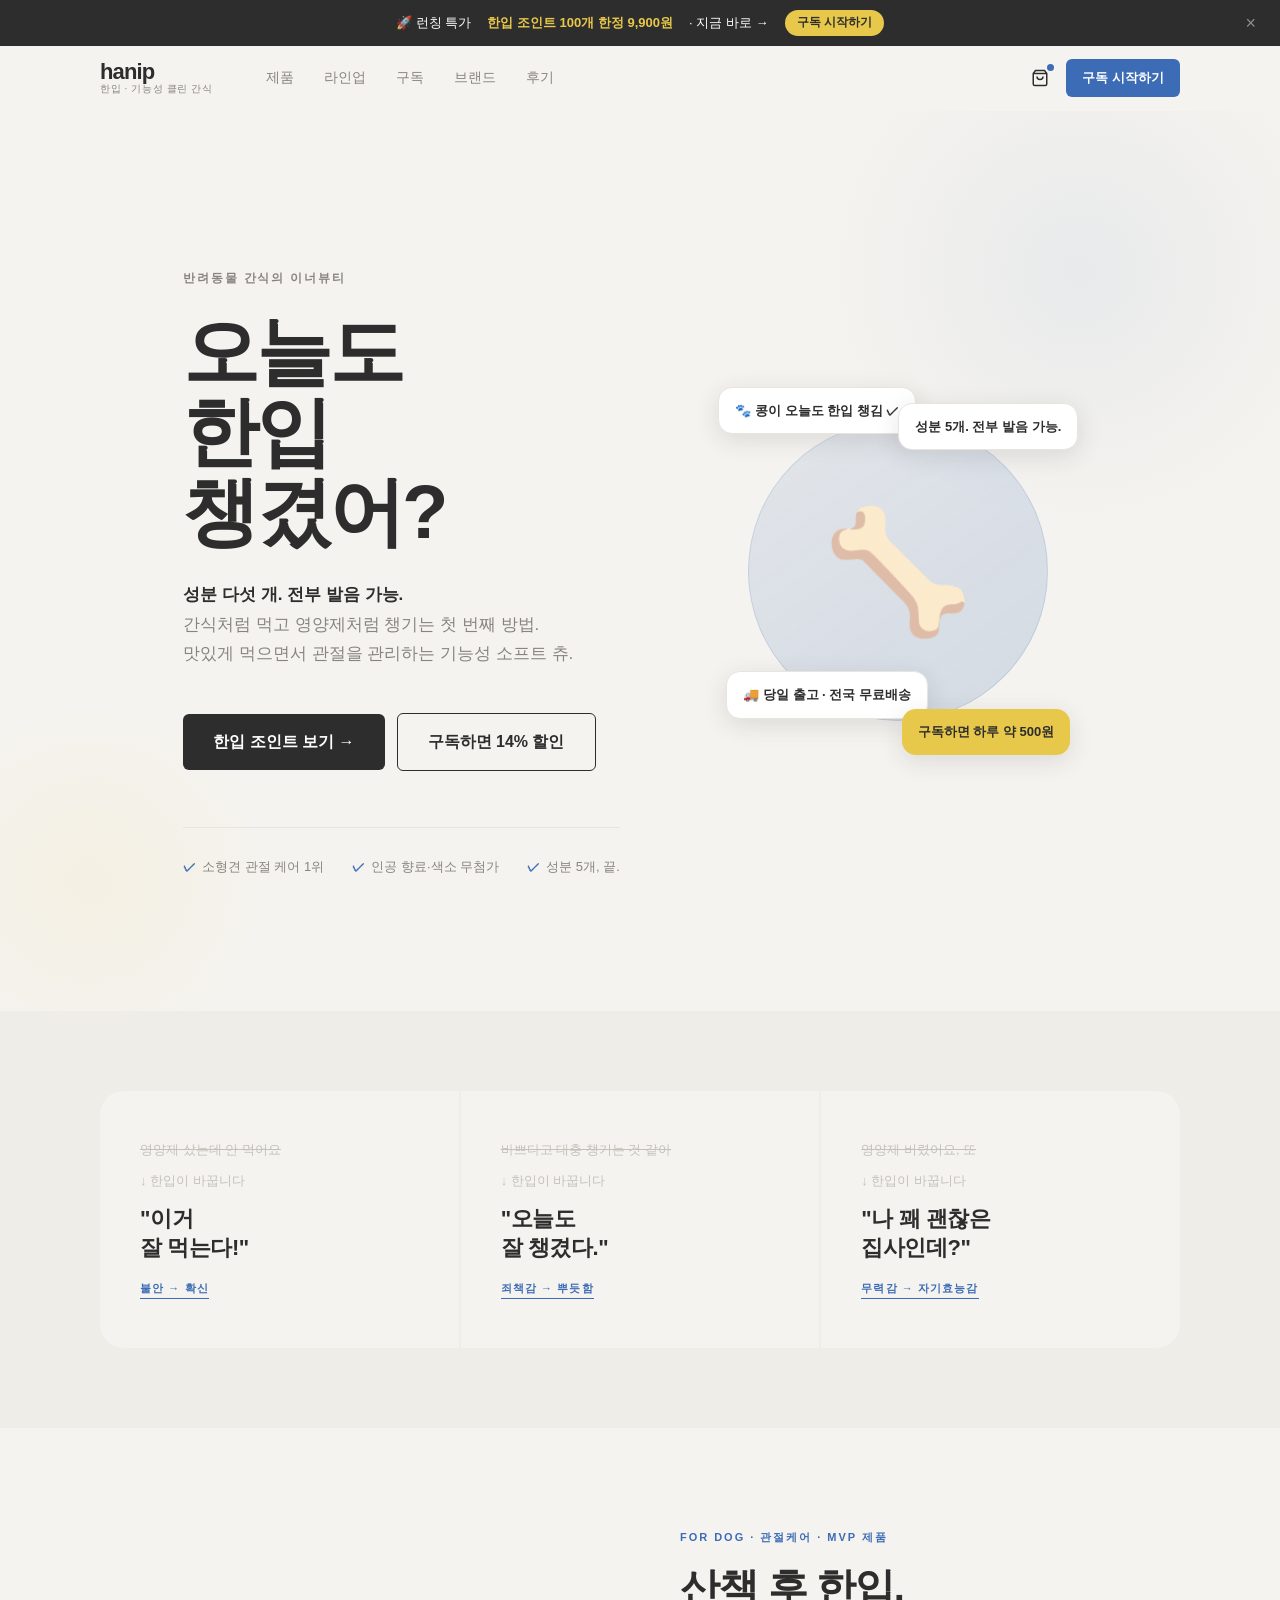
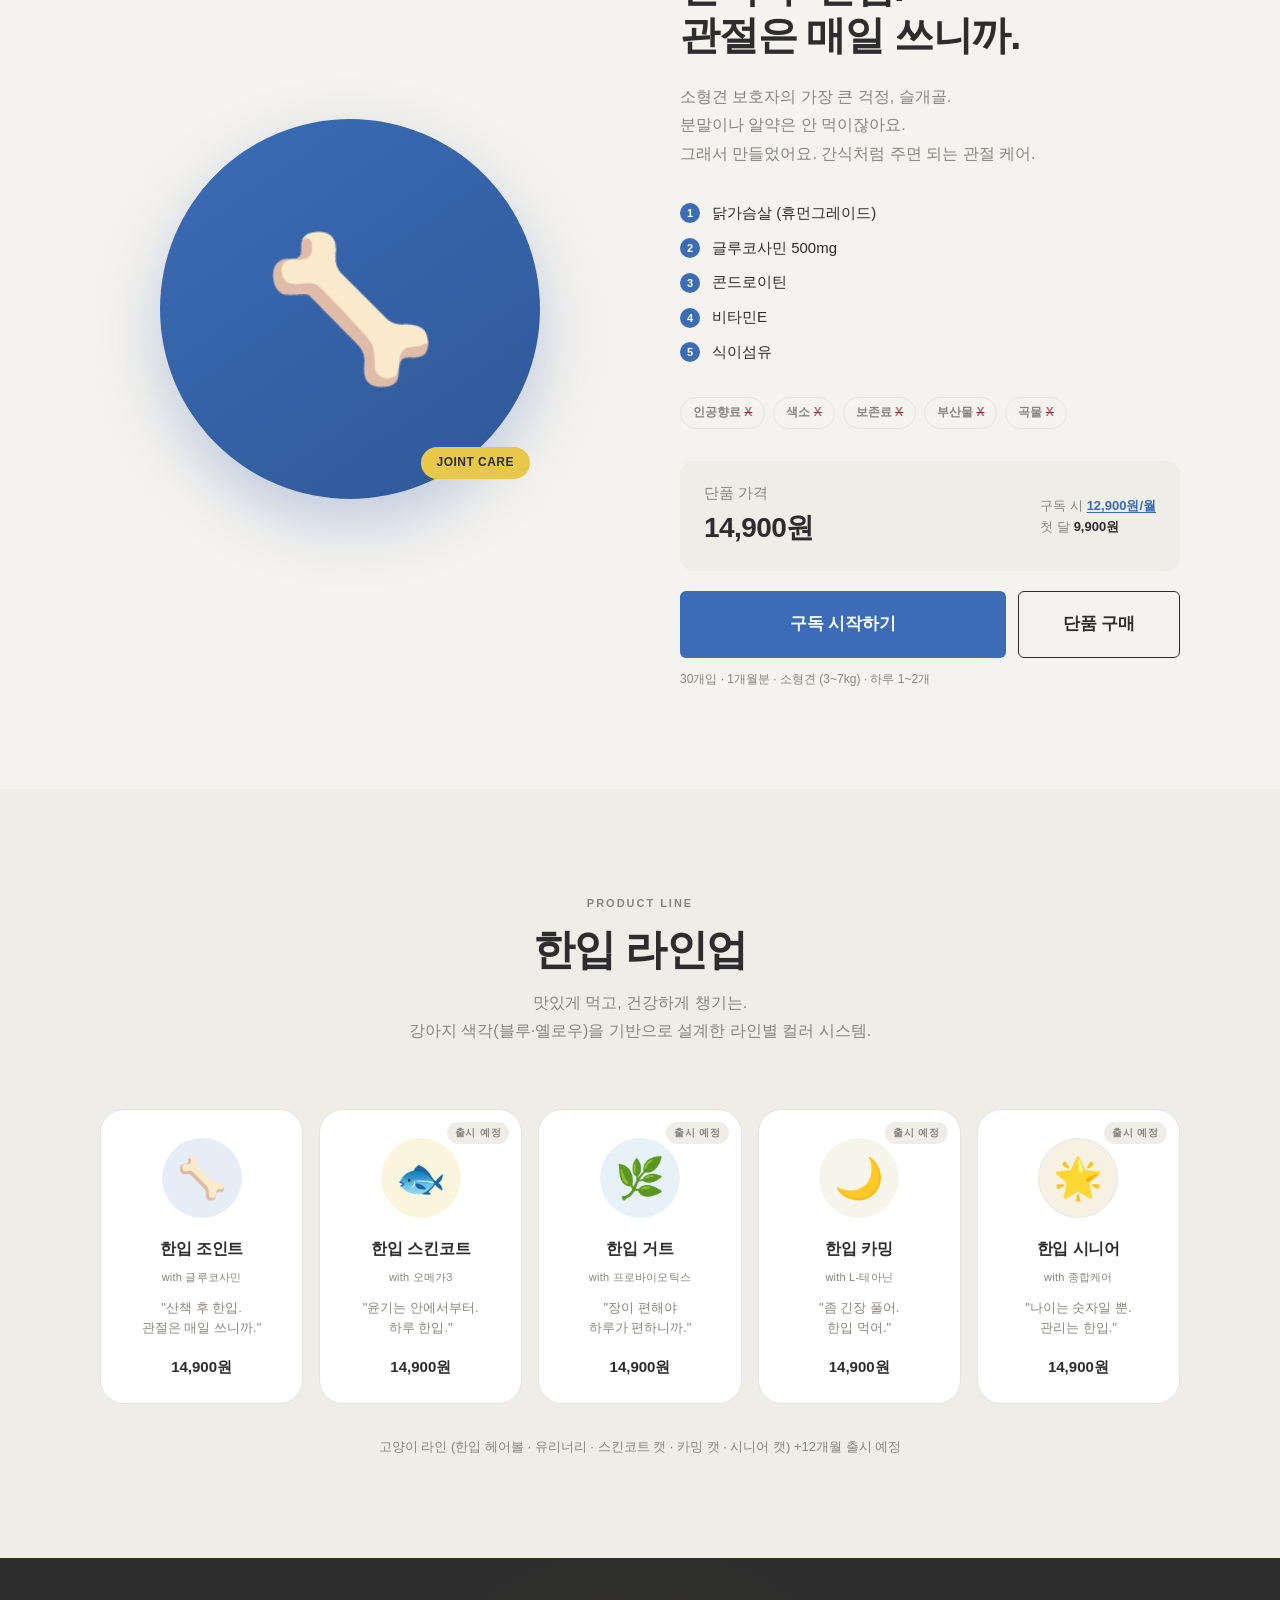
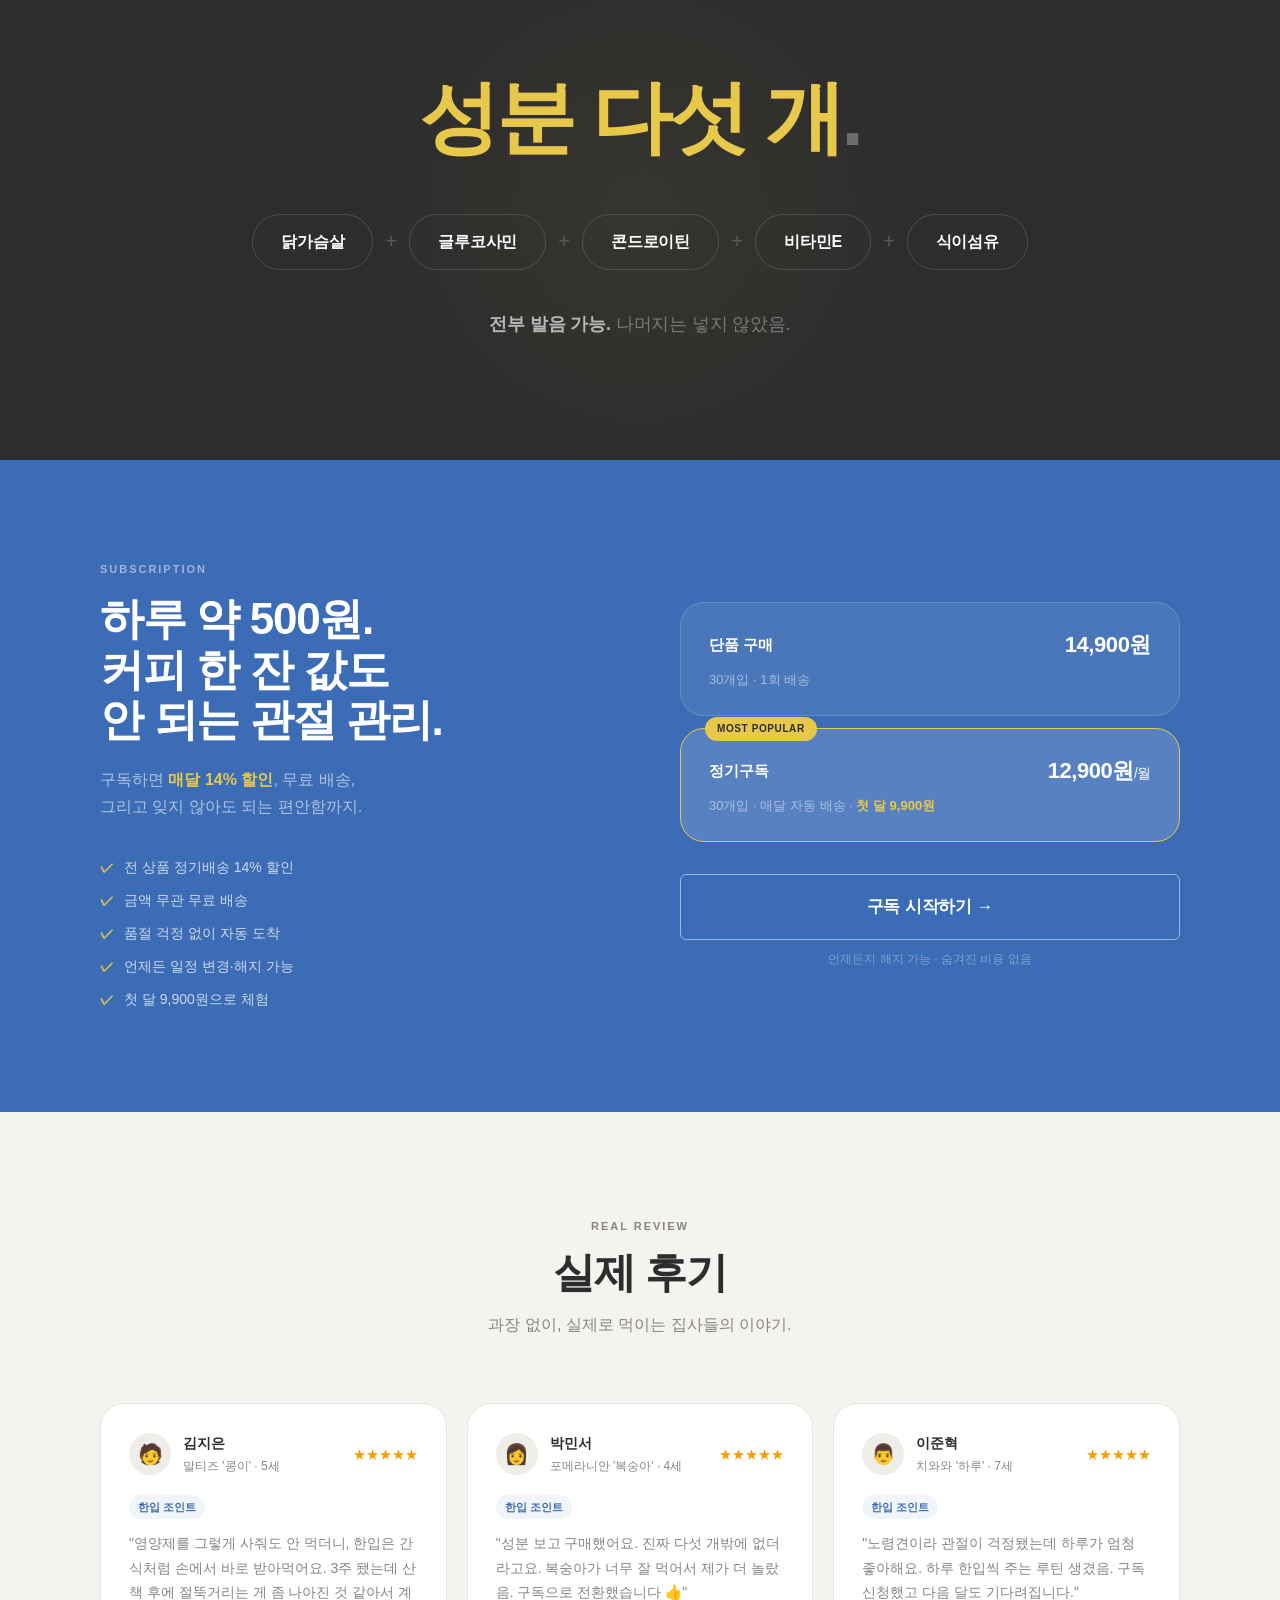
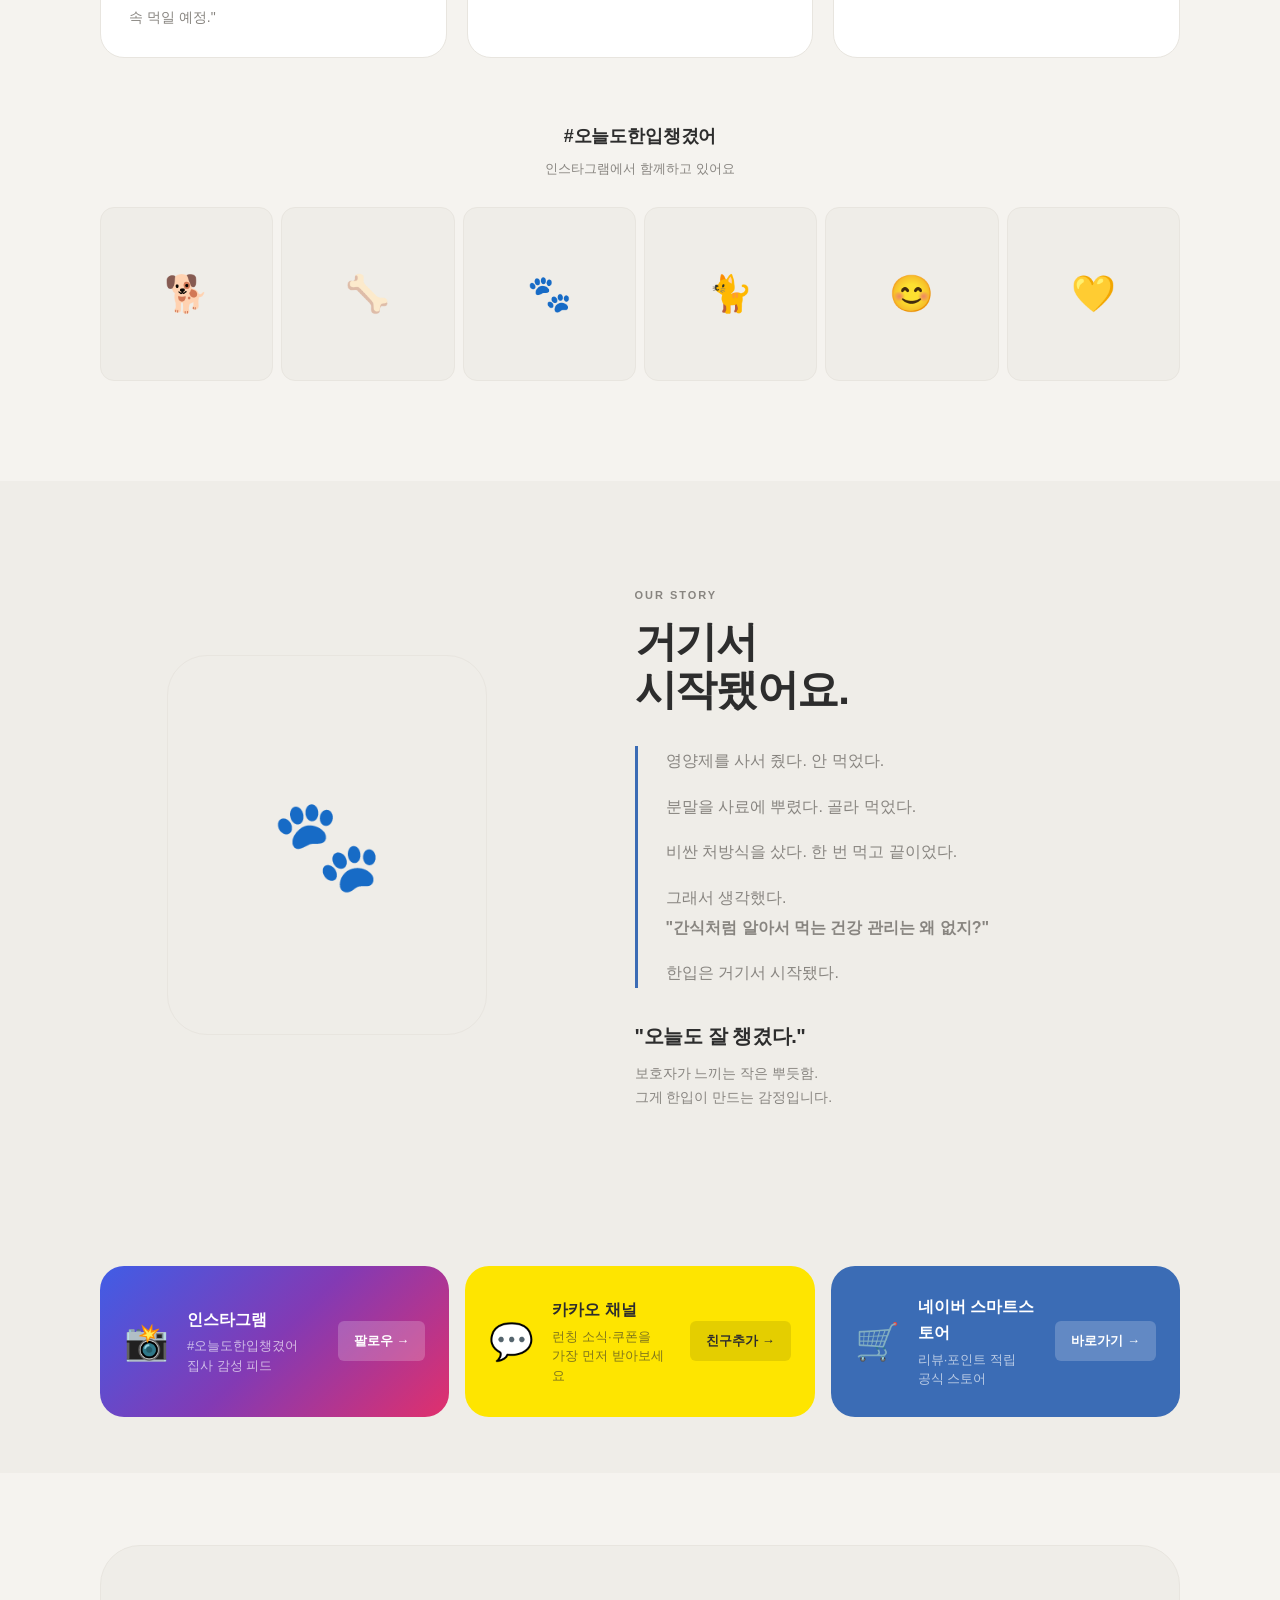
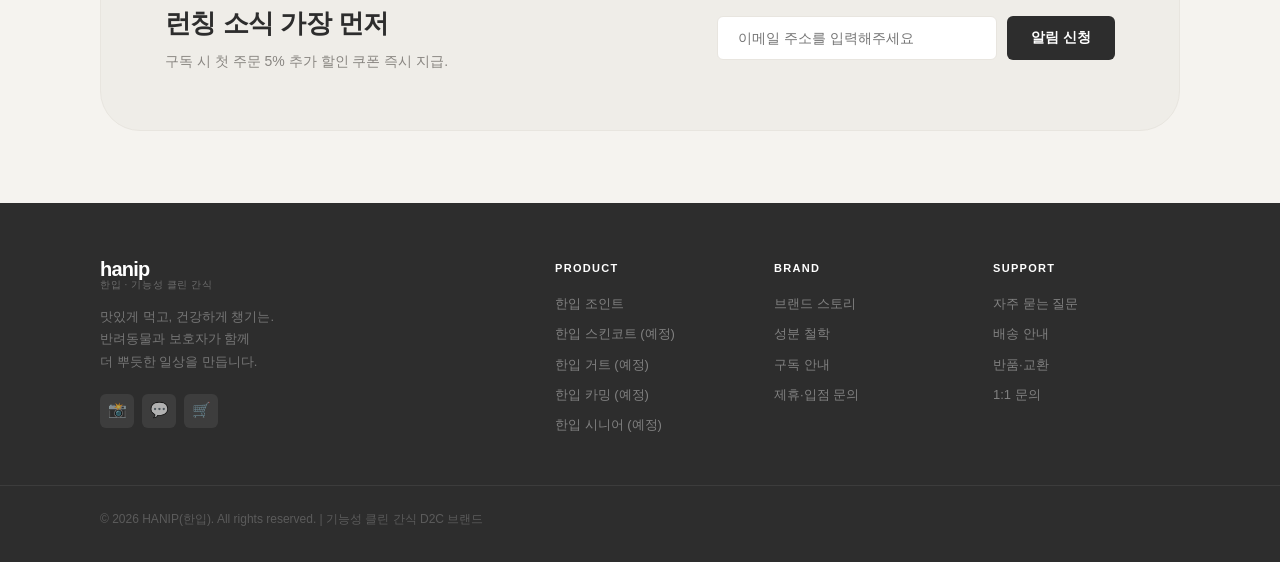
==== index-v4.html @ cc8960c6 "Initialize brand-website project with PAWZ v1-v3 and HANIP v4 - v1: basic pet shopping mall (index.h" ====
<!DOCTYPE html>
<html lang="ko">
<head>
  <meta charset="UTF-8" />
  <meta name="viewport" content="width=device-width, initial-scale=1.0" />
  <meta name="description" content="한입(HANIP) — 기능성 클린 간식 브랜드. 성분 다섯 개. 전부 발음 가능. 간식처럼 먹고 영양제처럼 챙기는 첫 번째 방법." />
  <title>한입 HANIP — 오늘도 한입 챙겼어?</title>
  <link rel="stylesheet" href="style-v4.css" />
</head>
<body>

  <!-- ① 런칭 탑바 -->
  <div class="launch-topbar" id="launchTopbar">
    <div class="launch-topbar-inner">
      <span>🚀 런칭 특가</span>
      <strong>한입 조인트 100개 한정 9,900원</strong>
      <span>· 지금 바로 →</span>
      <a class="launch-topbar-cta" href="#subscribe">구독 시작하기</a>
    </div>
    <button class="launch-topbar-close" id="topbarClose" aria-label="닫기">×</button>
  </div>

  <!-- ② 헤더 -->
  <header class="header" id="header">
    <div class="container header-inner">
      <a href="#" class="logo">
        <span class="logo-en">hanip</span>
        <span class="logo-kr">한입 · 기능성 클린 간식</span>
      </a>
      <nav class="nav" id="mainNav">
        <a href="#products" class="nav-link">제품</a>
        <a href="#lineup"   class="nav-link">라인업</a>
        <a href="#subscribe" class="nav-link">구독</a>
        <a href="#story"    class="nav-link">브랜드</a>
        <a href="#review"   class="nav-link">후기</a>
      </nav>
      <div class="header-actions">
        <a href="#" class="header-cart" aria-label="장바구니">
          <svg viewBox="0 0 24 24" fill="none" stroke="currentColor" stroke-width="2">
            <path d="M6 2 3 6v14a2 2 0 0 0 2 2h14a2 2 0 0 0 2-2V6l-3-4z"/>
            <line x1="3" y1="6" x2="21" y2="6"/>
            <path d="M16 10a4 4 0 0 1-8 0"/>
          </svg>
          <span class="cart-dot"></span>
        </a>
        <a href="#subscribe" class="btn btn-sm btn-primary">구독 시작하기</a>
      </div>
      <button class="mobile-menu-btn" id="mobileMenuBtn" aria-label="메뉴" aria-expanded="false">
        <span></span><span></span><span></span>
      </button>
    </div>
  </header>

  <!-- ③ 히어로 -->
  <section class="hero">
    <div class="container hero-inner">
      <div class="hero-text">
        <p class="hero-eyebrow">반려동물 간식의 이너뷰티</p>
        <h1 class="hero-title">
          오늘도<br>
          한입<br>
          챙겼어?
        </h1>
        <p class="hero-sub">
          <strong>성분 다섯 개. 전부 발음 가능.</strong><br>
          간식처럼 먹고 영양제처럼 챙기는 첫 번째 방법.<br>
          맛있게 먹으면서 관절을 관리하는 기능성 소프트 츄.
        </p>
        <div class="hero-actions">
          <a href="#products" class="btn btn-lg btn-dark">한입 조인트 보기 →</a>
          <a href="#subscribe" class="btn btn-lg btn-outline">구독하면 14% 할인</a>
        </div>
        <div class="hero-trust">
          <span class="hero-trust-item">소형견 관절 케어 1위</span>
          <span class="hero-trust-item">인공 향료·색소 무첨가</span>
          <span class="hero-trust-item">성분 5개, 끝.</span>
        </div>
      </div>

      <div class="hero-visual">
        <div class="hero-product-wrap">
          <div class="hero-product-circle">🦴</div>
          <div class="hero-float hf-1">🐾 콩이 오늘도 한입 챙김 ✓</div>
          <div class="hero-float hf-2">성분 5개. 전부 발음 가능.</div>
          <div class="hero-float hf-3">🚚 당일 출고 · 전국 무료배송</div>
          <div class="hero-float hf-4">구독하면 하루 약 500원</div>
        </div>
      </div>
    </div>
  </section>

  <!-- ④ 고객 감정 여정 -->
  <div class="emotion-section">
    <div class="container">
      <div class="emotion-grid">
        <div class="emotion-item fade-up">
          <p class="emotion-before">영양제 샀는데 안 먹어요</p>
          <p class="emotion-arrow">↓ 한입이 바꿉니다</p>
          <p class="emotion-after">"이거<br>잘 먹는다!"</p>
          <span class="emotion-tag">불안 → 확신</span>
        </div>
        <div class="emotion-item fade-up" style="transition-delay:0.1s">
          <p class="emotion-before">바쁘다고 대충 챙기는 것 같아</p>
          <p class="emotion-arrow">↓ 한입이 바꿉니다</p>
          <p class="emotion-after">"오늘도<br>잘 챙겼다."</p>
          <span class="emotion-tag">죄책감 → 뿌듯함</span>
        </div>
        <div class="emotion-item fade-up" style="transition-delay:0.2s">
          <p class="emotion-before">영양제 버렸어요, 또</p>
          <p class="emotion-arrow">↓ 한입이 바꿉니다</p>
          <p class="emotion-after">"나 꽤 괜찮은<br>집사인데?"</p>
          <span class="emotion-tag">무력감 → 자기효능감</span>
        </div>
      </div>
    </div>
  </div>

  <!-- ⑤ MVP 제품 — 한입 조인트 -->
  <section class="section" id="products">
    <div class="container mvp-inner">
      <div class="mvp-visual">
        <div class="mvp-circle">
          🦴
          <span class="mvp-line-badge">JOINT CARE</span>
        </div>
      </div>

      <div class="mvp-info">
        <p class="mvp-eyebrow">FOR DOG · 관절케어 · MVP 제품</p>
        <h2 class="mvp-title">
          산책 후 한입.<br>
          관절은 매일 쓰니까.
        </h2>
        <p class="mvp-desc">
          소형견 보호자의 가장 큰 걱정, 슬개골.<br>
          분말이나 알약은 안 먹이잖아요.<br>
          그래서 만들었어요. 간식처럼 주면 되는 관절 케어.
        </p>

        <div class="ingredient-list">
          <div style="display:flex;align-items:center;gap:12px;font-size:15px;font-weight:500;">
            <span class="ingredient-num">1</span>닭가슴살 (휴먼그레이드)
          </div>
          <div style="display:flex;align-items:center;gap:12px;font-size:15px;font-weight:500;">
            <span class="ingredient-num">2</span>글루코사민 500mg
          </div>
          <div style="display:flex;align-items:center;gap:12px;font-size:15px;font-weight:500;">
            <span class="ingredient-num">3</span>콘드로이틴
          </div>
          <div style="display:flex;align-items:center;gap:12px;font-size:15px;font-weight:500;">
            <span class="ingredient-num">4</span>비타민E
          </div>
          <div style="display:flex;align-items:center;gap:12px;font-size:15px;font-weight:500;">
            <span class="ingredient-num">5</span>식이섬유
          </div>
        </div>

        <div class="no-add-badges">
          <span class="no-add-badge">인공향료 <s>X</s></span>
          <span class="no-add-badge">색소 <s>X</s></span>
          <span class="no-add-badge">보존료 <s>X</s></span>
          <span class="no-add-badge">부산물 <s>X</s></span>
          <span class="no-add-badge">곡물 <s>X</s></span>
        </div>

        <div class="mvp-price-row">
          <div>
            <p class="mvp-price-single">단품 가격</p>
            <p class="mvp-price-main">14,900원</p>
          </div>
          <p class="mvp-price-sub">
            구독 시 <a href="#subscribe">12,900원/월</a><br>
            첫 달 <strong style="color:var(--hb)">9,900원</strong>
          </p>
        </div>

        <div style="display:flex;gap:12px;">
          <a href="#subscribe" class="btn btn-xl btn-primary" style="flex:1;justify-content:center;">구독 시작하기</a>
          <a href="#" class="btn btn-xl btn-outline">단품 구매</a>
        </div>
        <p style="margin-top:12px;font-size:12px;color:var(--hg);">30개입 · 1개월분 · 소형견 (3~7kg) · 하루 1~2개</p>
      </div>
    </div>
  </section>

  <!-- ⑥ 전 라인업 -->
  <section class="section section-soft" id="lineup">
    <div class="container">
      <div class="section-header centered">
        <p class="eyebrow">PRODUCT LINE</p>
        <h2 class="section-title">한입 라인업</h2>
        <p class="section-desc centered">
          맛있게 먹고, 건강하게 챙기는.<br>
          강아지 색각(블루·옐로우)을 기반으로 설계한 라인별 컬러 시스템.
        </p>
      </div>
      <div class="lineup-grid">

        <!-- 조인트 (출시 중) -->
        <div class="lineup-card fade-up">
          <div class="lineup-icon-wrap joint">🦴</div>
          <p class="lineup-name">한입 조인트</p>
          <p class="lineup-sub">with 글루코사민</p>
          <p class="lineup-copy">"산책 후 한입.<br>관절은 매일 쓰니까."</p>
          <p class="lineup-price">14,900원</p>
        </div>

        <!-- 스킨코트 (출시 예정) -->
        <div class="lineup-card coming-soon fade-up" style="transition-delay:0.08s">
          <span class="coming-label">출시 예정</span>
          <div class="lineup-icon-wrap skin">🐟</div>
          <p class="lineup-name">한입 스킨코트</p>
          <p class="lineup-sub">with 오메가3</p>
          <p class="lineup-copy">"윤기는 안에서부터.<br>하루 한입."</p>
          <p class="lineup-price">14,900원</p>
        </div>

        <!-- 거트 (출시 예정) -->
        <div class="lineup-card coming-soon fade-up" style="transition-delay:0.16s">
          <span class="coming-label">출시 예정</span>
          <div class="lineup-icon-wrap gut">🌿</div>
          <p class="lineup-name">한입 거트</p>
          <p class="lineup-sub">with 프로바이오틱스</p>
          <p class="lineup-copy">"장이 편해야<br>하루가 편하니까."</p>
          <p class="lineup-price">14,900원</p>
        </div>

        <!-- 카밍 (출시 예정) -->
        <div class="lineup-card coming-soon fade-up" style="transition-delay:0.24s">
          <span class="coming-label">출시 예정</span>
          <div class="lineup-icon-wrap calm">🌙</div>
          <p class="lineup-name">한입 카밍</p>
          <p class="lineup-sub">with L-테아닌</p>
          <p class="lineup-copy">"좀 긴장 풀어.<br>한입 먹어."</p>
          <p class="lineup-price">14,900원</p>
        </div>

        <!-- 시니어 (출시 예정) -->
        <div class="lineup-card coming-soon fade-up" style="transition-delay:0.32s">
          <span class="coming-label">출시 예정</span>
          <div class="lineup-icon-wrap senior">🌟</div>
          <p class="lineup-name">한입 시니어</p>
          <p class="lineup-sub">with 종합케어</p>
          <p class="lineup-copy">"나이는 숫자일 뿐.<br>관리는 한입."</p>
          <p class="lineup-price">14,900원</p>
        </div>

      </div>
      <p style="text-align:center;margin-top:32px;font-size:13px;color:var(--hg);">
        고양이 라인 (한입 헤어볼 · 유리너리 · 스킨코트 캣 · 카밍 캣 · 시니어 캣) +12개월 출시 예정
      </p>
    </div>
  </section>

  <!-- ⑦ 성분 투명성 (다크) -->
  <section class="ingredient-section">
    <p class="ingredient-big">성분 다섯 개<span class="ingredient-period">.</span></p>

    <div class="ingredient-items" id="ingredientItems">
      <div class="ingredient-step">
        <span class="ingredient-pill">닭가슴살</span>
        <span class="ingredient-plus">+</span>
      </div>
      <div class="ingredient-step">
        <span class="ingredient-pill">글루코사민</span>
        <span class="ingredient-plus">+</span>
      </div>
      <div class="ingredient-step">
        <span class="ingredient-pill">콘드로이틴</span>
        <span class="ingredient-plus">+</span>
      </div>
      <div class="ingredient-step">
        <span class="ingredient-pill">비타민E</span>
        <span class="ingredient-plus">+</span>
      </div>
      <div class="ingredient-step">
        <span class="ingredient-pill">식이섬유</span>
      </div>
    </div>

    <p class="ingredient-bottom">
      <em>전부 발음 가능.</em> 나머지는 넣지 않았음.
    </p>
  </section>

  <!-- ⑧ 구독 -->
  <section class="subscribe-section" id="subscribe">
    <div class="container subscribe-inner">
      <div class="subscribe-text">
        <p class="subscribe-eyebrow">SUBSCRIPTION</p>
        <h2 class="subscribe-title">
          하루 약 500원.<br>
          커피 한 잔 값도<br>
          안 되는 관절 관리.
        </h2>
        <p class="subscribe-price-frame">
          구독하면 <strong>매달 14% 할인</strong>, 무료 배송,<br>
          그리고 잊지 않아도 되는 편안함까지.
        </p>
        <div class="subscribe-benefits">
          <span class="subscribe-benefit">전 상품 정기배송 14% 할인</span>
          <span class="subscribe-benefit">금액 무관 무료 배송</span>
          <span class="subscribe-benefit">품절 걱정 없이 자동 도착</span>
          <span class="subscribe-benefit">언제든 일정 변경·해지 가능</span>
          <span class="subscribe-benefit">첫 달 9,900원으로 체험</span>
        </div>
      </div>

      <div class="subscribe-cards">
        <div class="sub-card" id="subSingle">
          <div class="sub-card-top">
            <span class="sub-card-name">단품 구매</span>
            <span class="sub-card-price">14,900원</span>
          </div>
          <p class="sub-card-desc">30개입 · 1회 배송</p>
        </div>

        <div class="sub-card selected" id="subSubscribe">
          <span class="sub-card-popular">MOST POPULAR</span>
          <div class="sub-card-top">
            <span class="sub-card-name">정기구독</span>
            <span class="sub-card-price">12,900원<span style="font-size:14px;font-weight:500;">/월</span></span>
          </div>
          <p class="sub-card-desc">
            30개입 · 매달 자동 배송 ·
            <span class="sub-card-desc-highlight">첫 달 9,900원</span>
          </p>
        </div>

        <div class="sub-cta-area">
          <a href="#" class="btn btn-xl btn-outline-white" style="width:100%;justify-content:center;">
            구독 시작하기 →
          </a>
          <p class="sub-cta-note">언제든지 해지 가능 · 숨겨진 비용 없음</p>
        </div>
      </div>
    </div>
  </section>

  <!-- ⑨ 고객 후기 + UGC -->
  <section class="section" id="review">
    <div class="container">
      <div class="section-header centered">
        <p class="eyebrow">REAL REVIEW</p>
        <h2 class="section-title">실제 후기</h2>
        <p class="section-desc centered">과장 없이, 실제로 먹이는 집사들의 이야기.</p>
      </div>

      <div class="review-grid">
        <div class="review-card fade-up">
          <div class="review-top">
            <div class="reviewer-avatar">🧑</div>
            <div>
              <p class="reviewer-name">김지은</p>
              <p class="reviewer-pet">말티즈 '콩이' · 5세</p>
            </div>
            <span class="review-stars">★★★★★</span>
          </div>
          <span class="review-product">한입 조인트</span>
          <p class="review-body">
            "영양제를 그렇게 사줘도 안 먹더니, 한입은 간식처럼 손에서 바로 받아먹어요.
            3주 됐는데 산책 후에 절뚝거리는 게 좀 나아진 것 같아서 계속 먹일 예정."
          </p>
        </div>
        <div class="review-card fade-up" style="transition-delay:0.1s">
          <div class="review-top">
            <div class="reviewer-avatar">👩</div>
            <div>
              <p class="reviewer-name">박민서</p>
              <p class="reviewer-pet">포메라니안 '복숭아' · 4세</p>
            </div>
            <span class="review-stars">★★★★★</span>
          </div>
          <span class="review-product">한입 조인트</span>
          <p class="review-body">
            "성분 보고 구매했어요. 진짜 다섯 개밖에 없더라고요.
            복숭아가 너무 잘 먹어서 제가 더 놀랐음. 구독으로 전환했습니다 👍"
          </p>
        </div>
        <div class="review-card fade-up" style="transition-delay:0.2s">
          <div class="review-top">
            <div class="reviewer-avatar">👨</div>
            <div>
              <p class="reviewer-name">이준혁</p>
              <p class="reviewer-pet">치와와 '하루' · 7세</p>
            </div>
            <span class="review-stars">★★★★★</span>
          </div>
          <span class="review-product">한입 조인트</span>
          <p class="review-body">
            "노령견이라 관절이 걱정됐는데 하루가 엄청 좋아해요.
            하루 한입씩 주는 루틴 생겼음. 구독 신청했고 다음 달도 기다려집니다."
          </p>
        </div>
      </div>

      <div class="ugc-header" style="margin-top:64px;">
        <p class="ugc-tag">#오늘도한입챙겼어</p>
        <p style="font-size:13px;color:var(--hg);margin-top:6px;">인스타그램에서 함께하고 있어요</p>
      </div>
      <div class="ugc-grid">
        <div class="ugc-cell">🐕</div>
        <div class="ugc-cell">🦴</div>
        <div class="ugc-cell">🐾</div>
        <div class="ugc-cell">🐈</div>
        <div class="ugc-cell">😊</div>
        <div class="ugc-cell">💛</div>
      </div>
    </div>
  </section>

  <!-- ⑩ 브랜드 스토리 -->
  <section class="story-section section-soft" id="story">
    <div class="container story-inner">
      <div class="story-visual">
        <div class="story-photo">🐾</div>
      </div>
      <div class="story-text">
        <p class="eyebrow">OUR STORY</p>
        <h2 class="section-title" style="margin-bottom:8px;">거기서<br>시작됐어요.</h2>

        <div class="story-quote">
          <p>영양제를 사서 줬다. 안 먹었다.</p>
          <p>분말을 사료에 뿌렸다. 골라 먹었다.</p>
          <p>비싼 처방식을 샀다. 한 번 먹고 끝이었다.</p>
          <p>그래서 생각했다.<br>
          <strong>"간식처럼 알아서 먹는 건강 관리는 왜 없지?"</strong></p>
          <p>한입은 거기서 시작됐다.</p>
        </div>

        <p class="story-tagline">"오늘도 잘 챙겼다."</p>
        <p style="margin-top:8px;font-size:14px;color:var(--hg);line-height:1.75;">
          보호자가 느끼는 작은 뿌듯함.<br>
          그게 한입이 만드는 감정입니다.
        </p>
      </div>
    </div>
  </section>

  <!-- ⑪ 채널 CTA -->
  <section class="channel-section">
    <div class="container channel-grid">
      <div class="channel-card ch-insta">
        <div class="ch-icon">📸</div>
        <div class="ch-body">
          <h3>인스타그램</h3>
          <p>#오늘도한입챙겼어<br>집사 감성 피드</p>
        </div>
        <a href="#" class="ch-cta">팔로우 →</a>
      </div>
      <div class="channel-card ch-kakao">
        <div class="ch-icon">💬</div>
        <div class="ch-body">
          <h3>카카오 채널</h3>
          <p>런칭 소식·쿠폰을<br>가장 먼저 받아보세요</p>
        </div>
        <a href="#" class="ch-cta">친구추가 →</a>
      </div>
      <div class="channel-card ch-store">
        <div class="ch-icon">🛒</div>
        <div class="ch-body">
          <h3>네이버 스마트스토어</h3>
          <p>리뷰·포인트 적립<br>공식 스토어</p>
        </div>
        <a href="#" class="ch-cta">바로가기 →</a>
      </div>
    </div>
  </section>

  <!-- 뉴스레터 -->
  <section class="newsletter-section">
    <div class="container">
      <div class="newsletter-inner">
        <div class="newsletter-text">
          <h2>런칭 소식 가장 먼저</h2>
          <p>구독 시 첫 주문 5% 추가 할인 쿠폰 즉시 지급.</p>
        </div>
        <form class="newsletter-form" id="newsletterForm">
          <input type="email" placeholder="이메일 주소를 입력해주세요" />
          <button type="submit" class="newsletter-submit">알림 신청</button>
        </form>
      </div>
    </div>
  </section>

  <!-- ⑫ 푸터 -->
  <footer class="footer">
    <div class="container footer-inner">
      <div class="footer-brand">
        <a href="#" class="logo" style="margin-bottom:16px;">
          <span class="logo-en" style="color:#fff;">hanip</span>
          <span class="logo-kr">한입 · 기능성 클린 간식</span>
        </a>
        <p>
          맛있게 먹고, 건강하게 챙기는.<br>
          반려동물과 보호자가 함께<br>더 뿌듯한 일상을 만듭니다.
        </p>
        <div class="footer-social">
          <a href="#">📸</a>
          <a href="#">💬</a>
          <a href="#">🛒</a>
        </div>
      </div>
      <div class="footer-links">
        <div class="footer-col">
          <h5>PRODUCT</h5>
          <a href="#">한입 조인트</a>
          <a href="#">한입 스킨코트 (예정)</a>
          <a href="#">한입 거트 (예정)</a>
          <a href="#">한입 카밍 (예정)</a>
          <a href="#">한입 시니어 (예정)</a>
        </div>
        <div class="footer-col">
          <h5>BRAND</h5>
          <a href="#">브랜드 스토리</a>
          <a href="#">성분 철학</a>
          <a href="#">구독 안내</a>
          <a href="#">제휴·입점 문의</a>
        </div>
        <div class="footer-col">
          <h5>SUPPORT</h5>
          <a href="#">자주 묻는 질문</a>
          <a href="#">배송 안내</a>
          <a href="#">반품·교환</a>
          <a href="#">1:1 문의</a>
        </div>
      </div>
    </div>
    <div class="footer-bottom">
      <div class="container">
        <p>© 2026 HANIP(한입). All rights reserved. | 기능성 클린 간식 D2C 브랜드</p>
      </div>
    </div>
  </footer>

  <script src="script-v4.js"></script>
</body>
</html>
---- style-v4.css ----
/* ===================================================
   한입 (HANIP) v4 — 기능성 클린 간식 D2C 브랜드
   타겟: 25~40세 MZ 반려인
   컨셉: 힘 뺀, 팩트 기반, 과장 없음
   =================================================== */

*, *::before, *::after { box-sizing: border-box; margin: 0; padding: 0; }

:root {
  /* ── 브랜드 베이스 ── */
  --hw:           #F5F3EF;   /* 오프화이트 */
  --hb:           #2D2D2D;   /* 소프트 블랙 */
  --hg:           #888580;   /* 미드 그레이 */
  --hg-light:     #C4C1BB;   /* 라이트 그레이 */
  --border:       #E8E5DF;   /* 경계선 */
  --bg-soft:      #EFEDE8;   /* 살짝 어두운 오프화이트 */

  /* ── 제품 라인 컬러 (강아지 색각: 블루+옐로우만) ── */
  --line-joint:   #3B6CB5;   /* 딥 블루 — 조인트 */
  --line-skin:    #E8C84A;   /* 웜 옐로우 — 스킨코트 */
  --line-gut:     #7AB8D9;   /* 스카이 블루 — 거트 */
  --line-calm:    #C4B87A;   /* 옐로우 연한 — 카밍 */
  --line-senior:  #F0E4C8;   /* 크림 — 시니어 */

  /* ── 기능 컬러 ── */
  --success:      #065F46;
  --danger:       #B91C1C;

  /* ── 기하 ── */
  --radius-sm:   6px;
  --radius:      14px;
  --radius-lg:   24px;
  --radius-xl:   40px;
  --radius-pill: 999px;

  /* ── 그림자 ── */
  --shadow-xs: 0 1px 4px rgba(45,45,45,0.06);
  --shadow:    0 2px 12px rgba(45,45,45,0.09);
  --shadow-md: 0 6px 24px rgba(45,45,45,0.12);
  --shadow-lg: 0 16px 48px rgba(45,45,45,0.16);

  /* ── 전환 ── */
  --ease: 0.22s cubic-bezier(0.4,0,0.2,1);
}

html { scroll-behavior: smooth; }

body {
  font-family: 'Pretendard', 'Apple SD Gothic Neo', 'Noto Sans KR', sans-serif;
  background: var(--hw);
  color: var(--hb);
  line-height: 1.65;
  -webkit-font-smoothing: antialiased;
}

a { text-decoration: none; color: inherit; }
button { cursor: pointer; border: none; background: none; font-family: inherit; }
img { max-width: 100%; display: block; }

.container {
  max-width: 1160px;
  margin: 0 auto;
  padding: 0 40px;
}

/* ===== 버튼 ===== */
.btn {
  display: inline-flex;
  align-items: center;
  gap: 8px;
  font-family: inherit;
  font-weight: 600;
  border-radius: var(--radius-sm);
  transition: all var(--ease);
  cursor: pointer;
  white-space: nowrap;
}
.btn-sm  { padding: 8px 16px;  font-size: 13px; }
.btn-md  { padding: 12px 22px; font-size: 14px; }
.btn-lg  { padding: 15px 30px; font-size: 16px; }
.btn-xl  { padding: 18px 44px; font-size: 17px; letter-spacing: -0.01em; }

.btn-primary {
  background: var(--line-joint);
  color: #fff;
  border: none;
}
.btn-primary:hover { background: #2F5899; transform: translateY(-1px); }

.btn-dark {
  background: var(--hb);
  color: #fff;
  border: none;
}
.btn-dark:hover { background: #1A1A1A; transform: translateY(-1px); }

.btn-outline {
  background: transparent;
  color: var(--hb);
  border: 1.5px solid var(--hb);
}
.btn-outline:hover { background: var(--hb); color: #fff; }

.btn-outline-white {
  background: transparent;
  color: #fff;
  border: 1.5px solid rgba(255,255,255,0.5);
}
.btn-outline-white:hover { background: rgba(255,255,255,0.12); border-color: #fff; }

.btn-outline-joint {
  background: transparent;
  color: var(--line-joint);
  border: 1.5px solid var(--line-joint);
}
.btn-outline-joint:hover { background: var(--line-joint); color: #fff; }

/* ===== [01] 탑바 ===== */
.launch-topbar {
  background: var(--hb);
  color: #fff;
  font-size: 13px;
  font-weight: 500;
  padding: 10px 0;
  text-align: center;
  position: relative;
  z-index: 300;
}
.launch-topbar-inner {
  display: flex;
  align-items: center;
  justify-content: center;
  gap: 16px;
}
.launch-topbar strong { color: var(--line-skin); font-weight: 700; }
.launch-topbar-cta {
  background: var(--line-skin);
  color: var(--hb);
  padding: 3px 12px;
  border-radius: var(--radius-pill);
  font-size: 12px;
  font-weight: 700;
  transition: opacity var(--ease);
}
.launch-topbar-cta:hover { opacity: 0.85; }
.launch-topbar-close {
  position: absolute;
  right: 20px;
  top: 50%;
  transform: translateY(-50%);
  color: rgba(255,255,255,0.45);
  font-size: 18px;
  line-height: 1;
  padding: 4px;
  transition: color var(--ease);
}
.launch-topbar-close:hover { color: #fff; }

/* ===== [02] 헤더 ===== */
.header {
  position: sticky;
  top: 0;
  z-index: 200;
  background: var(--hw);
  border-bottom: 1px solid transparent;
  transition: border-color var(--ease), box-shadow var(--ease);
}
.header.scrolled {
  border-color: var(--border);
  box-shadow: var(--shadow-xs);
}

.header-inner {
  display: flex;
  align-items: center;
  height: 64px;
  gap: 40px;
}

.logo {
  display: flex;
  flex-direction: column;
  line-height: 1;
  flex-shrink: 0;
  gap: 1px;
}
.logo-en {
  font-size: 22px;
  font-weight: 900;
  letter-spacing: -0.04em;
  color: var(--hb);
}
.logo-kr {
  font-size: 10px;
  font-weight: 500;
  color: var(--hg);
  letter-spacing: 0.06em;
}

.nav {
  display: flex;
  gap: 2px;
  flex: 1;
}
.nav-link {
  font-size: 14px;
  font-weight: 500;
  color: var(--hg);
  padding: 7px 14px;
  border-radius: var(--radius-sm);
  transition: all var(--ease);
}
.nav-link:hover { color: var(--hb); background: var(--bg-soft); }
.nav-link.active { color: var(--hb); font-weight: 600; }

.header-actions {
  display: flex;
  align-items: center;
  gap: 8px;
  flex-shrink: 0;
}
.header-cart {
  position: relative;
  width: 36px; height: 36px;
  display: flex;
  align-items: center;
  justify-content: center;
  border-radius: var(--radius-sm);
  color: var(--hb);
  transition: background var(--ease);
}
.header-cart:hover { background: var(--bg-soft); }
.header-cart svg { width: 18px; height: 18px; }
.cart-dot {
  position: absolute;
  top: 4px; right: 4px;
  width: 7px; height: 7px;
  background: var(--line-joint);
  border-radius: 50%;
}

.mobile-menu-btn {
  display: none;
  flex-direction: column;
  gap: 5px;
  padding: 8px;
}
.mobile-menu-btn span {
  width: 20px; height: 2px;
  background: var(--hb);
  border-radius: 2px;
  display: block;
  transition: all 0.3s;
}

.nav.nav-open {
  display: flex !important;
  flex-direction: column;
  position: absolute;
  top: 64px; left: 0; right: 0;
  background: var(--hw);
  padding: 16px 40px 24px;
  border-bottom: 1px solid var(--border);
  z-index: 199;
  box-shadow: var(--shadow-md);
}
.nav.nav-open .nav-link { padding: 12px 0; border-radius: 0; border-bottom: 1px solid var(--border); }

/* ===== [03] 히어로 ===== */
.hero {
  min-height: 100vh;
  background: var(--hw);
  display: flex;
  align-items: center;
  padding: 80px 0 60px;
  position: relative;
  overflow: hidden;
}

/* 배경 원형 장식 */
.hero::before {
  content: '';
  position: absolute;
  top: -120px; right: -80px;
  width: 560px; height: 560px;
  background: radial-gradient(circle, rgba(59,108,181,0.07) 0%, transparent 65%);
  pointer-events: none;
}
.hero::after {
  content: '';
  position: absolute;
  bottom: -60px; left: -100px;
  width: 380px; height: 380px;
  background: radial-gradient(circle, rgba(232,200,74,0.08) 0%, transparent 65%);
  pointer-events: none;
}

.hero-inner {
  display: grid;
  grid-template-columns: 1.1fr 1fr;
  align-items: center;
  gap: 80px;
  position: relative;
  z-index: 1;
}

.hero-eyebrow {
  display: inline-block;
  font-size: 12px;
  font-weight: 600;
  letter-spacing: 0.15em;
  text-transform: uppercase;
  color: var(--hg);
  margin-bottom: 24px;
}

.hero-title {
  font-size: 76px;
  font-weight: 900;
  line-height: 1.05;
  letter-spacing: -0.04em;
  color: var(--hb);
  margin-bottom: 28px;
}

.hero-sub {
  font-size: 17px;
  color: var(--hg);
  line-height: 1.75;
  margin-bottom: 44px;
  max-width: 420px;
}
.hero-sub strong { color: var(--hb); font-weight: 700; }

.hero-actions {
  display: flex;
  gap: 12px;
  align-items: center;
  flex-wrap: wrap;
  margin-bottom: 56px;
}

.hero-trust {
  display: flex;
  gap: 28px;
  padding-top: 28px;
  border-top: 1px solid var(--border);
}
.hero-trust-item {
  font-size: 13px;
  color: var(--hg);
  display: flex;
  align-items: center;
  gap: 6px;
}
.hero-trust-item::before {
  content: '✓';
  color: var(--line-joint);
  font-weight: 700;
}

/* 히어로 텍스트 컬럼 */
.hero-text { /* 그리드 좌측 — 별도 제약 없음 */ }

/* 히어로 비주얼 */
.hero-visual {
  display: flex;
  justify-content: center;
  align-items: center;
  position: relative;
}

.hero-product-wrap {
  position: relative;
  width: 360px;
  height: 400px;
}

.hero-product-circle {
  position: absolute;
  top: 50%; left: 50%;
  transform: translate(-50%, -50%);
  width: 300px; height: 300px;
  border-radius: 50%;
  background: linear-gradient(145deg, rgba(59,108,181,0.10), rgba(59,108,181,0.18));
  border: 1px solid rgba(59,108,181,0.15);
  display: flex;
  align-items: center;
  justify-content: center;
  font-size: 120px;
  animation: heroFloat 5s ease-in-out infinite;
}
@keyframes heroFloat {
  0%,100% { transform: translate(-50%,-50%) translateY(0); }
  50%      { transform: translate(-50%,-50%) translateY(-12px); }
}

.hero-float {
  position: absolute;
  background: #fff;
  border: 1px solid var(--border);
  border-radius: var(--radius);
  padding: 12px 16px;
  font-size: 13px;
  font-weight: 600;
  color: var(--hb);
  box-shadow: var(--shadow-md);
  white-space: nowrap;
}
.hf-1 { top: 16px; left: 0; animation: hfloat1 5s ease-in-out infinite; }
.hf-2 { top: 32px; right: 0; animation: hfloat2 5s ease-in-out infinite 1s; }
.hf-3 { bottom: 52px; left: 8px; animation: hfloat1 5s ease-in-out infinite 2s; }
.hf-4 { bottom: 16px; right: 8px; background: var(--line-skin); color: var(--hb); border: none; animation: hfloat2 5s ease-in-out infinite 1.5s; }
@keyframes hfloat1 { 0%,100%{transform:translateY(0)} 50%{transform:translateY(-7px)} }
@keyframes hfloat2 { 0%,100%{transform:translateY(0)} 50%{transform:translateY(-9px)} }

/* ===== 섹션 공통 ===== */
.section { padding: 100px 0; }
.section-soft { background: var(--bg-soft); }
.section-dark { background: var(--hb); }

.section-header { margin-bottom: 64px; }
.section-header.centered { text-align: center; }

.eyebrow {
  display: inline-block;
  font-size: 11px;
  font-weight: 700;
  letter-spacing: 0.18em;
  text-transform: uppercase;
  color: var(--hg);
  margin-bottom: 14px;
}
.section-dark .eyebrow { color: rgba(255,255,255,0.4); }

.section-title {
  font-size: 42px;
  font-weight: 900;
  letter-spacing: -0.03em;
  line-height: 1.15;
  margin-bottom: 14px;
  color: var(--hb);
}
.section-dark .section-title { color: #fff; }

.section-desc {
  font-size: 16px;
  color: var(--hg);
  line-height: 1.75;
  max-width: 540px;
}
.section-desc.centered { margin: 0 auto; }
.section-dark .section-desc { color: rgba(255,255,255,0.45); }

/* ===== [04] 감정 여정 ===== */
.emotion-section { padding: 80px 0; background: var(--bg-soft); }
.emotion-grid {
  display: grid;
  grid-template-columns: repeat(3, 1fr);
  gap: 2px;
}
.emotion-item {
  padding: 48px 40px;
  background: var(--hw);
  position: relative;
}
.emotion-item:first-child { border-radius: var(--radius-lg) 0 0 var(--radius-lg); }
.emotion-item:last-child  { border-radius: 0 var(--radius-lg) var(--radius-lg) 0; }

.emotion-before {
  font-size: 13px;
  color: var(--hg-light);
  text-decoration: line-through;
  margin-bottom: 10px;
}
.emotion-arrow {
  font-size: 13px;
  color: var(--hg-light);
  margin-bottom: 12px;
}
.emotion-after {
  font-size: 22px;
  font-weight: 800;
  color: var(--hb);
  line-height: 1.35;
  letter-spacing: -0.02em;
}
.emotion-tag {
  display: inline-block;
  margin-top: 16px;
  font-size: 11px;
  font-weight: 700;
  letter-spacing: 0.1em;
  text-transform: uppercase;
  color: var(--line-joint);
  border-bottom: 1.5px solid var(--line-joint);
  padding-bottom: 1px;
}

/* ===== [05] MVP 제품 ===== */
.mvp-inner {
  display: grid;
  grid-template-columns: 1fr 1fr;
  gap: 80px;
  align-items: center;
}

.mvp-visual {
  display: flex;
  align-items: center;
  justify-content: center;
}
.mvp-circle {
  width: 380px; height: 380px;
  border-radius: 50%;
  background: linear-gradient(145deg, #3B6CB5, #2F5899);
  display: flex;
  align-items: center;
  justify-content: center;
  font-size: 140px;
  box-shadow: 0 24px 64px rgba(59,108,181,0.30);
  position: relative;
}
.mvp-line-badge {
  position: absolute;
  bottom: 20px; right: 10px;
  background: var(--line-skin);
  color: var(--hb);
  font-size: 12px;
  font-weight: 800;
  padding: 6px 16px;
  border-radius: var(--radius-pill);
  letter-spacing: 0.04em;
}

/* MVP 텍스트 컬럼 */
.mvp-info { /* 그리드 우측 — 별도 제약 없음 */ }

.mvp-eyebrow {
  font-size: 11px;
  font-weight: 700;
  letter-spacing: 0.18em;
  text-transform: uppercase;
  color: var(--line-joint);
  margin-bottom: 16px;
}
.mvp-title {
  font-size: 40px;
  font-weight: 900;
  letter-spacing: -0.03em;
  line-height: 1.2;
  margin-bottom: 24px;
  color: var(--hb);
}
.mvp-desc {
  font-size: 16px;
  color: var(--hg);
  line-height: 1.8;
  margin-bottom: 32px;
}

.ingredient-list {
  display: flex;
  flex-direction: column;
  gap: 10px;
  margin-bottom: 32px;
}
.ingredient-item {
  display: flex;
  align-items: center;
  gap: 12px;
  font-size: 15px;
  font-weight: 500;
  color: var(--hb);
}
.ingredient-item::before {
  content: '';
  width: 20px; height: 20px;
  border-radius: 50%;
  background: var(--line-joint);
  flex-shrink: 0;
  display: flex;
  align-items: center;
  justify-content: center;
}
.ingredient-num {
  width: 20px; height: 20px;
  border-radius: 50%;
  background: var(--line-joint);
  color: #fff;
  font-size: 11px;
  font-weight: 800;
  display: flex;
  align-items: center;
  justify-content: center;
  flex-shrink: 0;
}

.no-add-badges {
  display: flex;
  gap: 8px;
  flex-wrap: wrap;
  margin-bottom: 32px;
}
.no-add-badge {
  padding: 5px 12px;
  border-radius: var(--radius-pill);
  border: 1px solid var(--border);
  font-size: 12px;
  font-weight: 600;
  color: var(--hg);
  background: var(--hw);
}
.no-add-badge s { text-decoration-color: var(--danger); }

.mvp-price-row {
  display: flex;
  align-items: center;
  gap: 20px;
  padding: 20px 24px;
  background: var(--bg-soft);
  border-radius: var(--radius);
  margin-bottom: 20px;
}
.mvp-price-single {
  font-size: 15px;
  color: var(--hg);
}
.mvp-price-main {
  font-size: 28px;
  font-weight: 900;
  color: var(--hb);
  letter-spacing: -0.02em;
}
.mvp-price-sub {
  font-size: 13px;
  color: var(--hg);
  margin-left: auto;
}
.mvp-price-sub a {
  color: var(--line-joint);
  font-weight: 600;
  text-decoration: underline;
  text-underline-offset: 2px;
}

/* ===== [06] 라인업 ===== */
.lineup-grid {
  display: grid;
  grid-template-columns: repeat(5, 1fr);
  gap: 16px;
}
.lineup-card {
  background: #fff;
  border: 1px solid var(--border);
  border-radius: var(--radius-lg);
  padding: 28px 20px 24px;
  text-align: center;
  transition: all var(--ease);
  position: relative;
  overflow: hidden;
}
.lineup-card:hover {
  transform: translateY(-5px);
  box-shadow: var(--shadow-md);
  border-color: transparent;
}
.lineup-card.coming-soon {
  opacity: 0.55;
  cursor: default;
}
.lineup-card.coming-soon:hover { transform: none; box-shadow: none; border-color: var(--border); }

.coming-label {
  position: absolute;
  top: 12px; right: 12px;
  font-size: 10px;
  font-weight: 700;
  letter-spacing: 0.08em;
  text-transform: uppercase;
  background: var(--bg-soft);
  color: var(--hg);
  padding: 3px 8px;
  border-radius: var(--radius-pill);
}

.lineup-icon-wrap {
  width: 80px; height: 80px;
  border-radius: 50%;
  margin: 0 auto 18px;
  display: flex;
  align-items: center;
  justify-content: center;
  font-size: 40px;
}
.lineup-icon-wrap.joint  { background: rgba(59,108,181,0.12); }
.lineup-icon-wrap.skin   { background: rgba(232,200,74,0.18); }
.lineup-icon-wrap.gut    { background: rgba(122,184,217,0.18); }
.lineup-icon-wrap.calm   { background: rgba(196,184,122,0.15); }
.lineup-icon-wrap.senior { background: rgba(240,228,200,0.5); border: 1px solid var(--border); }

.lineup-name {
  font-size: 16px;
  font-weight: 800;
  color: var(--hb);
  margin-bottom: 6px;
  letter-spacing: -0.01em;
}
.lineup-sub {
  font-size: 11px;
  color: var(--hg);
  margin-bottom: 12px;
  letter-spacing: 0.02em;
}
.lineup-copy {
  font-size: 13px;
  color: var(--hg);
  line-height: 1.55;
}
.lineup-price {
  margin-top: 16px;
  font-size: 15px;
  font-weight: 700;
  color: var(--hb);
}

/* ===== [07] 성분 투명성 (다크) ===== */
.ingredient-section {
  background: var(--hb);
  padding: 120px 0;
  text-align: center;
  position: relative;
  overflow: hidden;
}
.ingredient-section::before {
  content: '';
  position: absolute;
  top: 50%; left: 50%;
  transform: translate(-50%, -50%);
  width: 600px; height: 600px;
  background: radial-gradient(circle, rgba(232,200,74,0.05) 0%, transparent 65%);
  pointer-events: none;
}

.ingredient-big {
  font-size: 80px;
  font-weight: 900;
  letter-spacing: -0.04em;
  color: var(--line-skin);
  margin-bottom: 16px;
  line-height: 1;
  position: relative;
  z-index: 1;
}
.ingredient-period { color: rgba(255,255,255,0.3); }

.ingredient-items {
  display: flex;
  justify-content: center;
  gap: 0;
  margin: 56px 0 40px;
  flex-wrap: wrap;
  position: relative;
  z-index: 1;
}
.ingredient-step {
  display: flex;
  align-items: center;
  gap: 0;
  opacity: 0;
  transform: translateY(16px);
  transition: opacity 0.4s ease, transform 0.4s ease;
}
.ingredient-step.visible {
  opacity: 1;
  transform: translateY(0);
}
.ingredient-pill {
  padding: 14px 28px;
  border: 1px solid rgba(255,255,255,0.15);
  border-radius: var(--radius-pill);
  font-size: 16px;
  font-weight: 700;
  color: #fff;
  letter-spacing: -0.01em;
}
.ingredient-plus {
  padding: 0 12px;
  font-size: 20px;
  color: rgba(255,255,255,0.2);
  font-weight: 300;
}

.ingredient-bottom {
  font-size: 18px;
  color: rgba(255,255,255,0.35);
  letter-spacing: -0.01em;
  position: relative;
  z-index: 1;
}
.ingredient-bottom em {
  font-style: normal;
  color: rgba(255,255,255,0.65);
  font-weight: 600;
}

/* ===== [08] 구독 섹션 ===== */
.subscribe-section {
  background: var(--line-joint);
  padding: 100px 0;
}

.subscribe-inner {
  display: grid;
  grid-template-columns: 1fr 1fr;
  gap: 80px;
  align-items: center;
}

/* 구독 텍스트 컬럼 */
.subscribe-text { /* 그리드 좌측 — 별도 제약 없음 */ }

.subscribe-eyebrow {
  font-size: 11px;
  font-weight: 700;
  letter-spacing: 0.18em;
  text-transform: uppercase;
  color: rgba(255,255,255,0.5);
  margin-bottom: 16px;
}
.subscribe-title {
  font-size: 44px;
  font-weight: 900;
  color: #fff;
  letter-spacing: -0.03em;
  line-height: 1.15;
  margin-bottom: 20px;
}
.subscribe-price-frame {
  font-size: 16px;
  color: rgba(255,255,255,0.6);
  line-height: 1.7;
  margin-bottom: 36px;
}
.subscribe-price-frame strong {
  color: var(--line-skin);
  font-weight: 700;
}

.subscribe-benefits {
  display: flex;
  flex-direction: column;
  gap: 10px;
}
.subscribe-benefit {
  font-size: 14px;
  color: rgba(255,255,255,0.75);
  display: flex;
  align-items: center;
  gap: 10px;
}
.subscribe-benefit::before {
  content: '✓';
  color: var(--line-skin);
  font-weight: 800;
}

/* 구독 카드 */
.subscribe-cards {
  display: flex;
  flex-direction: column;
  gap: 12px;
}
.sub-card {
  background: rgba(255,255,255,0.08);
  border: 1px solid rgba(255,255,255,0.15);
  border-radius: var(--radius-lg);
  padding: 24px 28px;
  cursor: pointer;
  transition: all var(--ease);
  position: relative;
}
.sub-card:hover { border-color: rgba(255,255,255,0.4); background: rgba(255,255,255,0.12); }
.sub-card.selected {
  background: rgba(255,255,255,0.14);
  border-color: var(--line-skin);
}

.sub-card-popular {
  position: absolute;
  top: -12px; left: 24px;
  background: var(--line-skin);
  color: var(--hb);
  font-size: 10px;
  font-weight: 800;
  padding: 4px 12px;
  border-radius: var(--radius-pill);
  letter-spacing: 0.06em;
  text-transform: uppercase;
}

.sub-card-top {
  display: flex;
  align-items: center;
  justify-content: space-between;
  margin-bottom: 6px;
}
.sub-card-name { font-size: 15px; font-weight: 700; color: #fff; }
.sub-card-price { font-size: 22px; font-weight: 900; color: #fff; letter-spacing: -0.02em; }
.sub-card-desc { font-size: 13px; color: rgba(255,255,255,0.5); }
.sub-card-desc-highlight { color: var(--line-skin); font-weight: 600; }

.sub-cta-area { margin-top: 20px; }
.sub-cta-note {
  margin-top: 10px;
  font-size: 12px;
  color: rgba(255,255,255,0.35);
  text-align: center;
}

/* ===== [09] 후기 & UGC ===== */
.review-grid {
  display: grid;
  grid-template-columns: repeat(3, 1fr);
  gap: 20px;
  margin-bottom: 64px;
}
.review-card {
  background: #fff;
  border: 1px solid var(--border);
  border-radius: var(--radius-lg);
  padding: 28px;
  transition: box-shadow var(--ease);
}
.review-card:hover { box-shadow: var(--shadow-md); }

.review-top {
  display: flex;
  align-items: center;
  gap: 12px;
  margin-bottom: 16px;
}
.reviewer-avatar {
  width: 42px; height: 42px;
  background: var(--bg-soft);
  border-radius: 50%;
  display: flex;
  align-items: center;
  justify-content: center;
  font-size: 20px;
  flex-shrink: 0;
}
.reviewer-name { font-weight: 700; font-size: 14px; margin-bottom: 2px; }
.reviewer-pet  { font-size: 12px; color: var(--hg); }
.review-stars  { margin-left: auto; color: #F59E0B; font-size: 13px; }
.review-product {
  display: inline-block;
  font-size: 11px;
  font-weight: 600;
  color: var(--line-joint);
  background: rgba(59,108,181,0.07);
  padding: 3px 9px;
  border-radius: var(--radius-pill);
  margin-bottom: 12px;
}
.review-body {
  font-size: 14px;
  color: var(--hg);
  line-height: 1.75;
}

/* UGC 그리드 */
.ugc-header {
  text-align: center;
  margin-bottom: 28px;
}
.ugc-tag {
  font-size: 18px;
  font-weight: 800;
  color: var(--hb);
  letter-spacing: -0.01em;
}
.ugc-grid {
  display: grid;
  grid-template-columns: repeat(6, 1fr);
  gap: 8px;
}
.ugc-cell {
  aspect-ratio: 1;
  background: var(--bg-soft);
  border-radius: var(--radius);
  display: flex;
  align-items: center;
  justify-content: center;
  font-size: 36px;
  cursor: pointer;
  transition: transform var(--ease);
  overflow: hidden;
  border: 1px solid var(--border);
}
.ugc-cell:hover { transform: scale(1.04); }

/* ===== [10] 브랜드 스토리 ===== */
.story-section { padding: 100px 0; }
.story-inner {
  display: grid;
  grid-template-columns: 1fr 1.2fr;
  gap: 80px;
  align-items: center;
}
.story-visual {
  display: flex;
  align-items: center;
  justify-content: center;
}
.story-photo {
  width: 320px; height: 380px;
  background: var(--bg-soft);
  border-radius: var(--radius-xl);
  display: flex;
  align-items: center;
  justify-content: center;
  font-size: 90px;
  border: 1px solid var(--border);
}
/* 스토리 텍스트 컬럼 */
.story-text { /* 그리드 우측 — 별도 제약 없음 */ }

.story-quote {
  border-left: 3px solid var(--line-joint);
  padding-left: 28px;
  margin: 32px 0;
}
.story-quote p {
  font-size: 16px;
  color: var(--hg);
  line-height: 1.85;
}
.story-quote p + p { margin-top: 16px; }
.story-tagline {
  font-size: 20px;
  font-weight: 800;
  color: var(--hb);
  letter-spacing: -0.02em;
  margin-top: 32px;
}

/* ===== [11] 채널 CTA ===== */
.channel-section { padding: 56px 0; background: var(--bg-soft); }
.channel-grid {
  display: grid;
  grid-template-columns: repeat(3, 1fr);
  gap: 16px;
}
.channel-card {
  border-radius: var(--radius-lg);
  padding: 28px 24px;
  display: flex;
  align-items: center;
  gap: 18px;
  transition: transform var(--ease);
}
.channel-card:hover { transform: translateY(-3px); }
.ch-insta  { background: linear-gradient(135deg, #405DE6, #833AB4, #E1306C); }
.ch-kakao  { background: #FEE500; }
.ch-store  { background: var(--line-joint); }

.ch-icon { font-size: 36px; flex-shrink: 0; }
.ch-body { flex: 1; }
.ch-body h3 { font-size: 16px; font-weight: 700; margin-bottom: 3px; }
.ch-body p  { font-size: 13px; line-height: 1.5; }
.ch-insta .ch-body h3,
.ch-store .ch-body h3 { color: #fff; }
.ch-insta .ch-body p,
.ch-store .ch-body p  { color: rgba(255,255,255,0.65); }
.ch-kakao .ch-body h3 { color: var(--hb); }
.ch-kakao .ch-body p  { color: rgba(45,45,45,0.6); }

.ch-cta {
  flex-shrink: 0;
  padding: 9px 16px;
  border-radius: var(--radius-sm);
  font-size: 13px;
  font-weight: 700;
  transition: opacity var(--ease);
}
.ch-cta:hover { opacity: 0.8; }
.ch-insta .ch-cta,
.ch-store .ch-cta { background: rgba(255,255,255,0.2); color: #fff; }
.ch-kakao .ch-cta { background: rgba(0,0,0,0.1); color: var(--hb); }

/* ===== 뉴스레터 ===== */
.newsletter-section { padding: 72px 0; }
.newsletter-inner {
  display: flex;
  align-items: center;
  justify-content: space-between;
  gap: 48px;
  padding: 56px 64px;
  background: var(--bg-soft);
  border-radius: var(--radius-xl);
  border: 1px solid var(--border);
}
.newsletter-text h2 {
  font-size: 26px;
  font-weight: 900;
  letter-spacing: -0.02em;
  margin-bottom: 6px;
}
.newsletter-text p { font-size: 14px; color: var(--hg); }
.newsletter-form { display: flex; gap: 10px; flex-shrink: 0; }
.newsletter-form input {
  padding: 13px 20px;
  border: 1.5px solid var(--border);
  border-radius: var(--radius-sm);
  font-size: 14px;
  font-family: inherit;
  width: 280px;
  background: #fff;
  outline: none;
  transition: border-color var(--ease);
}
.newsletter-form input:focus { border-color: var(--line-joint); }
.newsletter-submit {
  padding: 13px 24px;
  background: var(--hb);
  color: #fff;
  border-radius: var(--radius-sm);
  font-size: 14px;
  font-weight: 700;
  font-family: inherit;
  transition: background var(--ease);
}
.newsletter-submit:hover { background: #1A1A1A; }

/* ===== 푸터 ===== */
.footer {
  background: var(--hb);
  color: rgba(255,255,255,0.6);
  padding: 56px 0 32px;
}
.footer-inner {
  display: grid;
  grid-template-columns: 1.2fr 2fr;
  gap: 80px;
  margin-bottom: 40px;
}
.footer-brand .logo-en { color: #fff; font-size: 20px; }
.footer-brand .logo-kr { color: rgba(255,255,255,0.3); }
.footer-brand p {
  font-size: 13px;
  color: rgba(255,255,255,0.35);
  line-height: 1.75;
  margin: 16px 0 20px;
}
.footer-social { display: flex; gap: 8px; }
.footer-social a {
  width: 34px; height: 34px;
  background: rgba(255,255,255,0.08);
  border-radius: var(--radius-sm);
  display: flex;
  align-items: center;
  justify-content: center;
  font-size: 15px;
  transition: background var(--ease);
}
.footer-social a:hover { background: rgba(255,255,255,0.15); }

.footer-links {
  display: grid;
  grid-template-columns: repeat(3, 1fr);
  gap: 32px;
}
.footer-col h5 {
  font-size: 11px;
  font-weight: 700;
  color: #fff;
  text-transform: uppercase;
  letter-spacing: 0.12em;
  margin-bottom: 16px;
}
.footer-col a {
  display: block;
  font-size: 13px;
  color: rgba(255,255,255,0.4);
  margin-bottom: 9px;
  transition: color var(--ease);
}
.footer-col a:hover { color: rgba(255,255,255,0.9); }

.footer-bottom {
  border-top: 1px solid rgba(255,255,255,0.07);
  padding-top: 24px;
  font-size: 12px;
  color: rgba(255,255,255,0.22);
}

/* ===== 카드 등장 애니메이션 공통 ===== */
.fade-up {
  opacity: 0;
  transform: translateY(20px);
  transition: opacity 0.5s ease, transform 0.5s ease;
}
.fade-up.visible {
  opacity: 1;
  transform: translateY(0);
}

/* ===== 반응형 ===== */
@media (max-width: 1024px) {
  .container { padding: 0 28px; }
  .hero-title { font-size: 60px; }
  .hero-inner { gap: 48px; }
  .mvp-inner { gap: 48px; }
  .mvp-circle { width: 300px; height: 300px; font-size: 110px; }
  .lineup-grid { grid-template-columns: repeat(3, 1fr); }
  .subscribe-inner { gap: 48px; }
  .subscribe-title { font-size: 36px; }
  .ingredient-big { font-size: 64px; }
}

@media (max-width: 768px) {
  .container { padding: 0 20px; }

  .nav { display: none; }
  .mobile-menu-btn { display: flex; }

  .launch-topbar-inner { gap: 8px; }
  .launch-topbar { font-size: 12px; }

  .hero { min-height: auto; padding: 60px 0; }
  .hero-inner { grid-template-columns: 1fr; gap: 0; }
  .hero-visual { display: none; }
  .hero-title { font-size: 52px; }
  .hero-sub { font-size: 15px; }
  .hero-trust { flex-wrap: wrap; gap: 14px; }

  .section { padding: 72px 0; }
  .section-title { font-size: 32px; }

  .emotion-grid { grid-template-columns: 1fr; gap: 2px; }
  .emotion-item:first-child { border-radius: var(--radius-lg) var(--radius-lg) 0 0; }
  .emotion-item:last-child  { border-radius: 0 0 var(--radius-lg) var(--radius-lg); }

  .mvp-inner { grid-template-columns: 1fr; gap: 48px; }
  .mvp-visual { order: -1; }
  .mvp-circle { width: 260px; height: 260px; font-size: 100px; }
  .mvp-title { font-size: 32px; }

  .lineup-grid { grid-template-columns: repeat(2, 1fr); }

  .ingredient-big { font-size: 48px; }
  .ingredient-items { gap: 8px; }
  .ingredient-pill { padding: 10px 18px; font-size: 14px; }

  .subscribe-inner { grid-template-columns: 1fr; gap: 40px; }
  .subscribe-title { font-size: 32px; }

  .review-grid { grid-template-columns: 1fr; }
  .ugc-grid { grid-template-columns: repeat(3, 1fr); }

  .story-inner { grid-template-columns: 1fr; gap: 40px; }
  .story-visual { display: none; }

  .channel-grid { grid-template-columns: 1fr; }

  .newsletter-inner { flex-direction: column; align-items: flex-start; padding: 36px 28px; border-radius: var(--radius-lg); }
  .newsletter-form { flex-direction: column; width: 100%; }
  .newsletter-form input { width: 100%; }

  .footer-inner { grid-template-columns: 1fr; gap: 40px; }
  .footer-links { grid-template-columns: repeat(3, 1fr); gap: 16px; }
}

@media (max-width: 480px) {
  .hero-title { font-size: 44px; }
  .lineup-grid { grid-template-columns: repeat(2, 1fr); }
  .ugc-grid { grid-template-columns: repeat(2, 1fr); }
  .footer-links { grid-template-columns: 1fr 1fr; }
  .ingredient-big { font-size: 38px; }
}
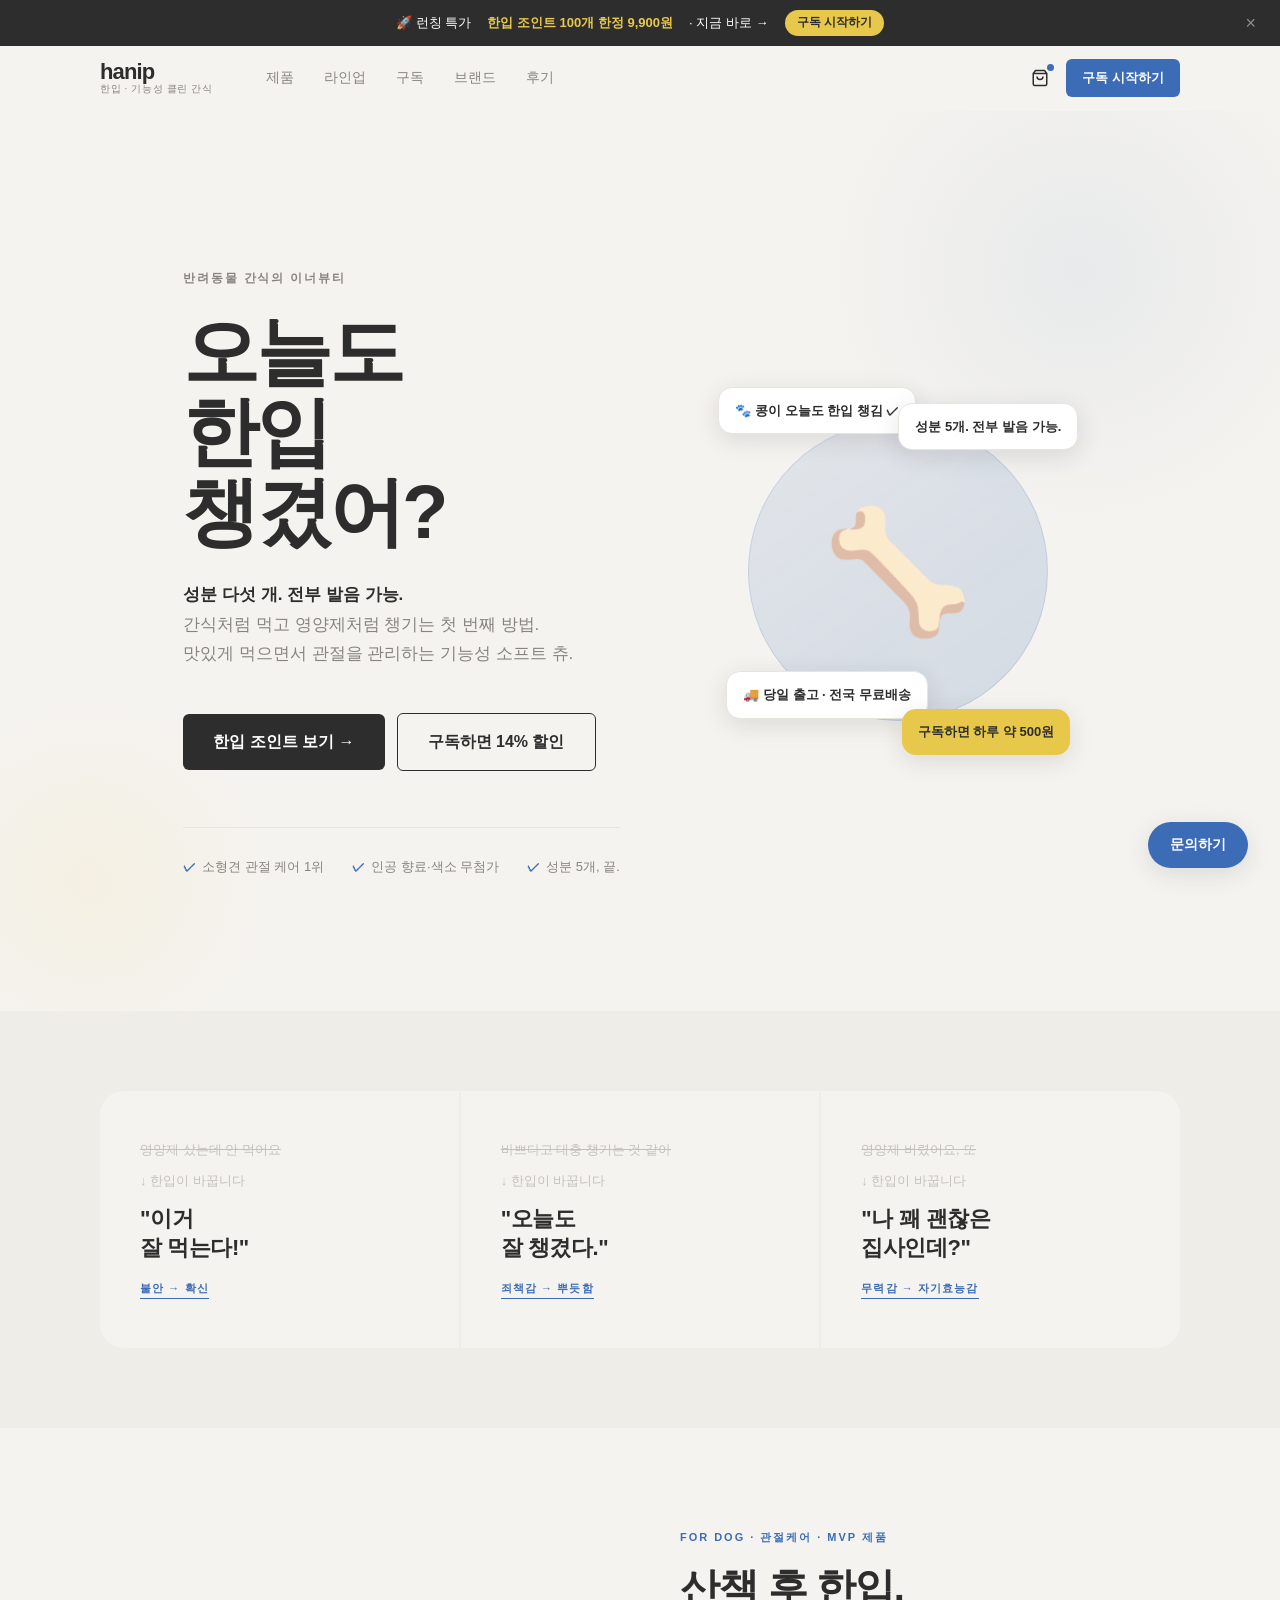
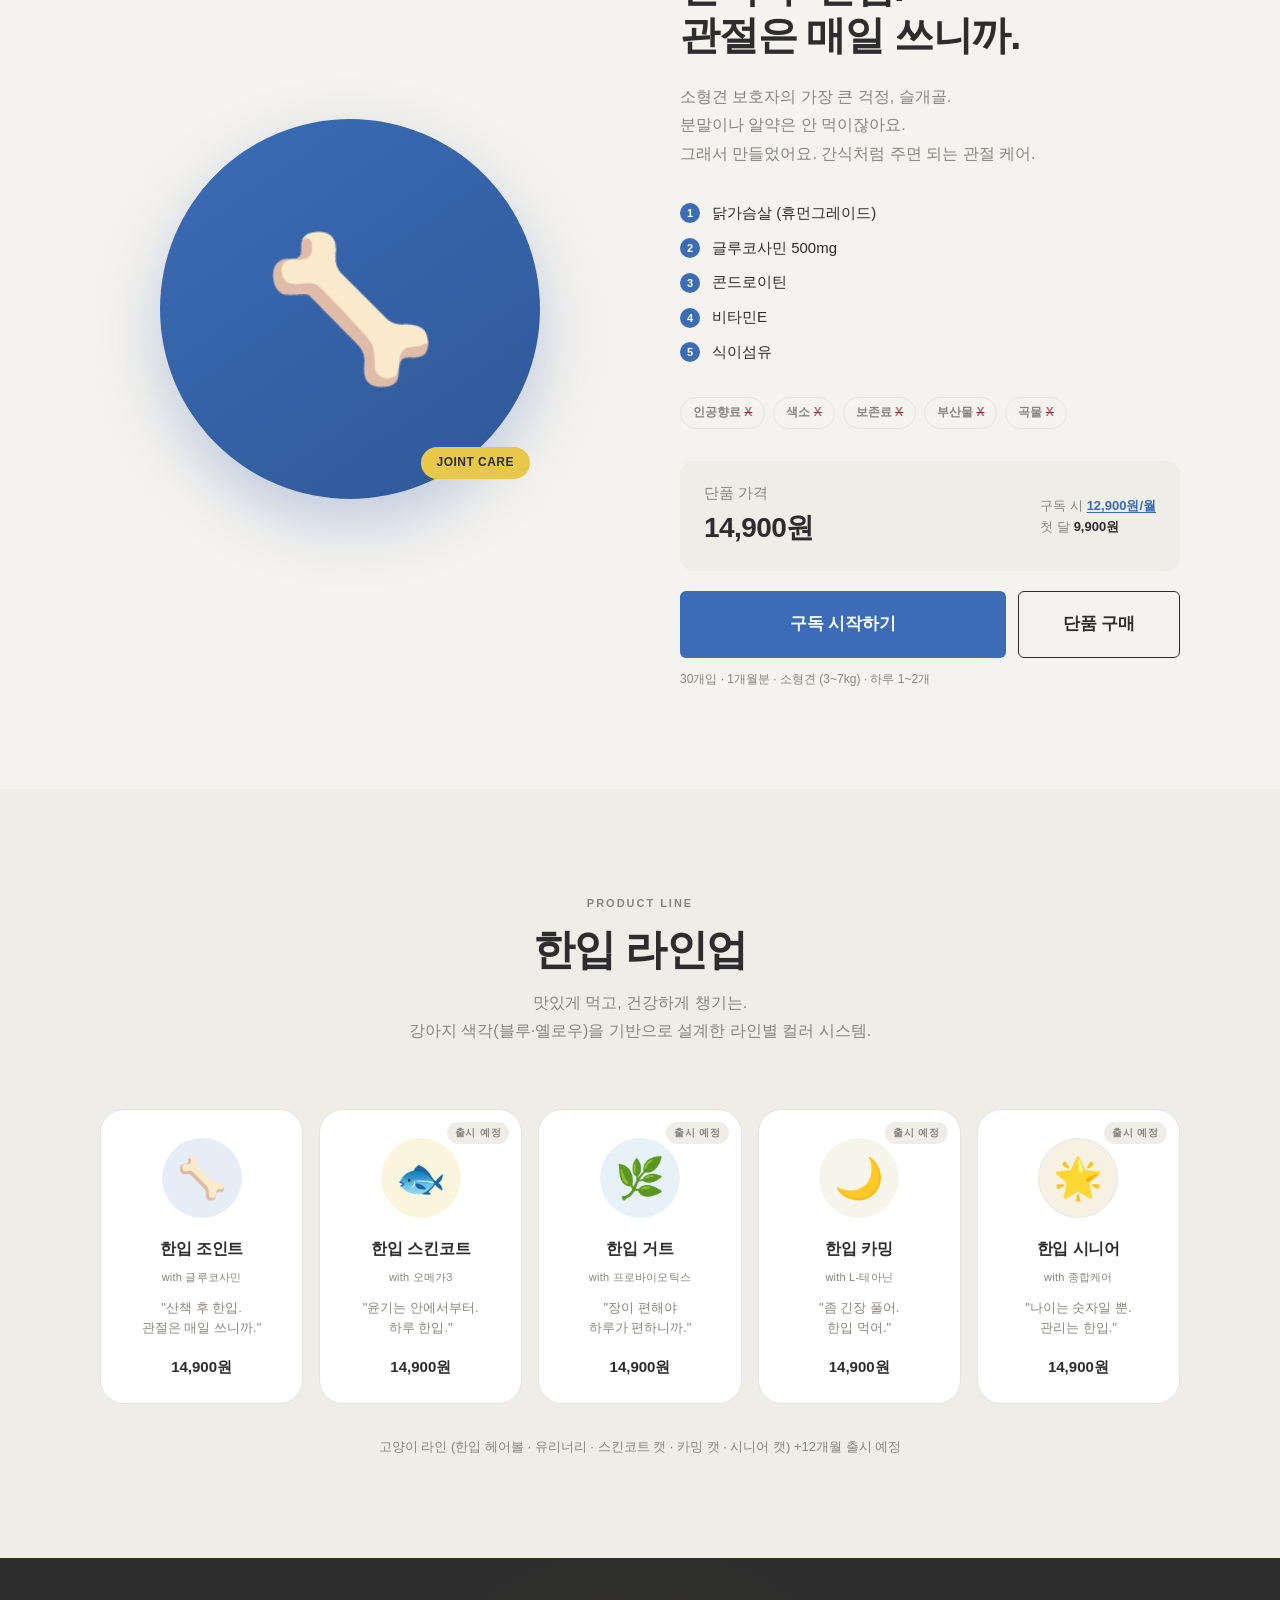
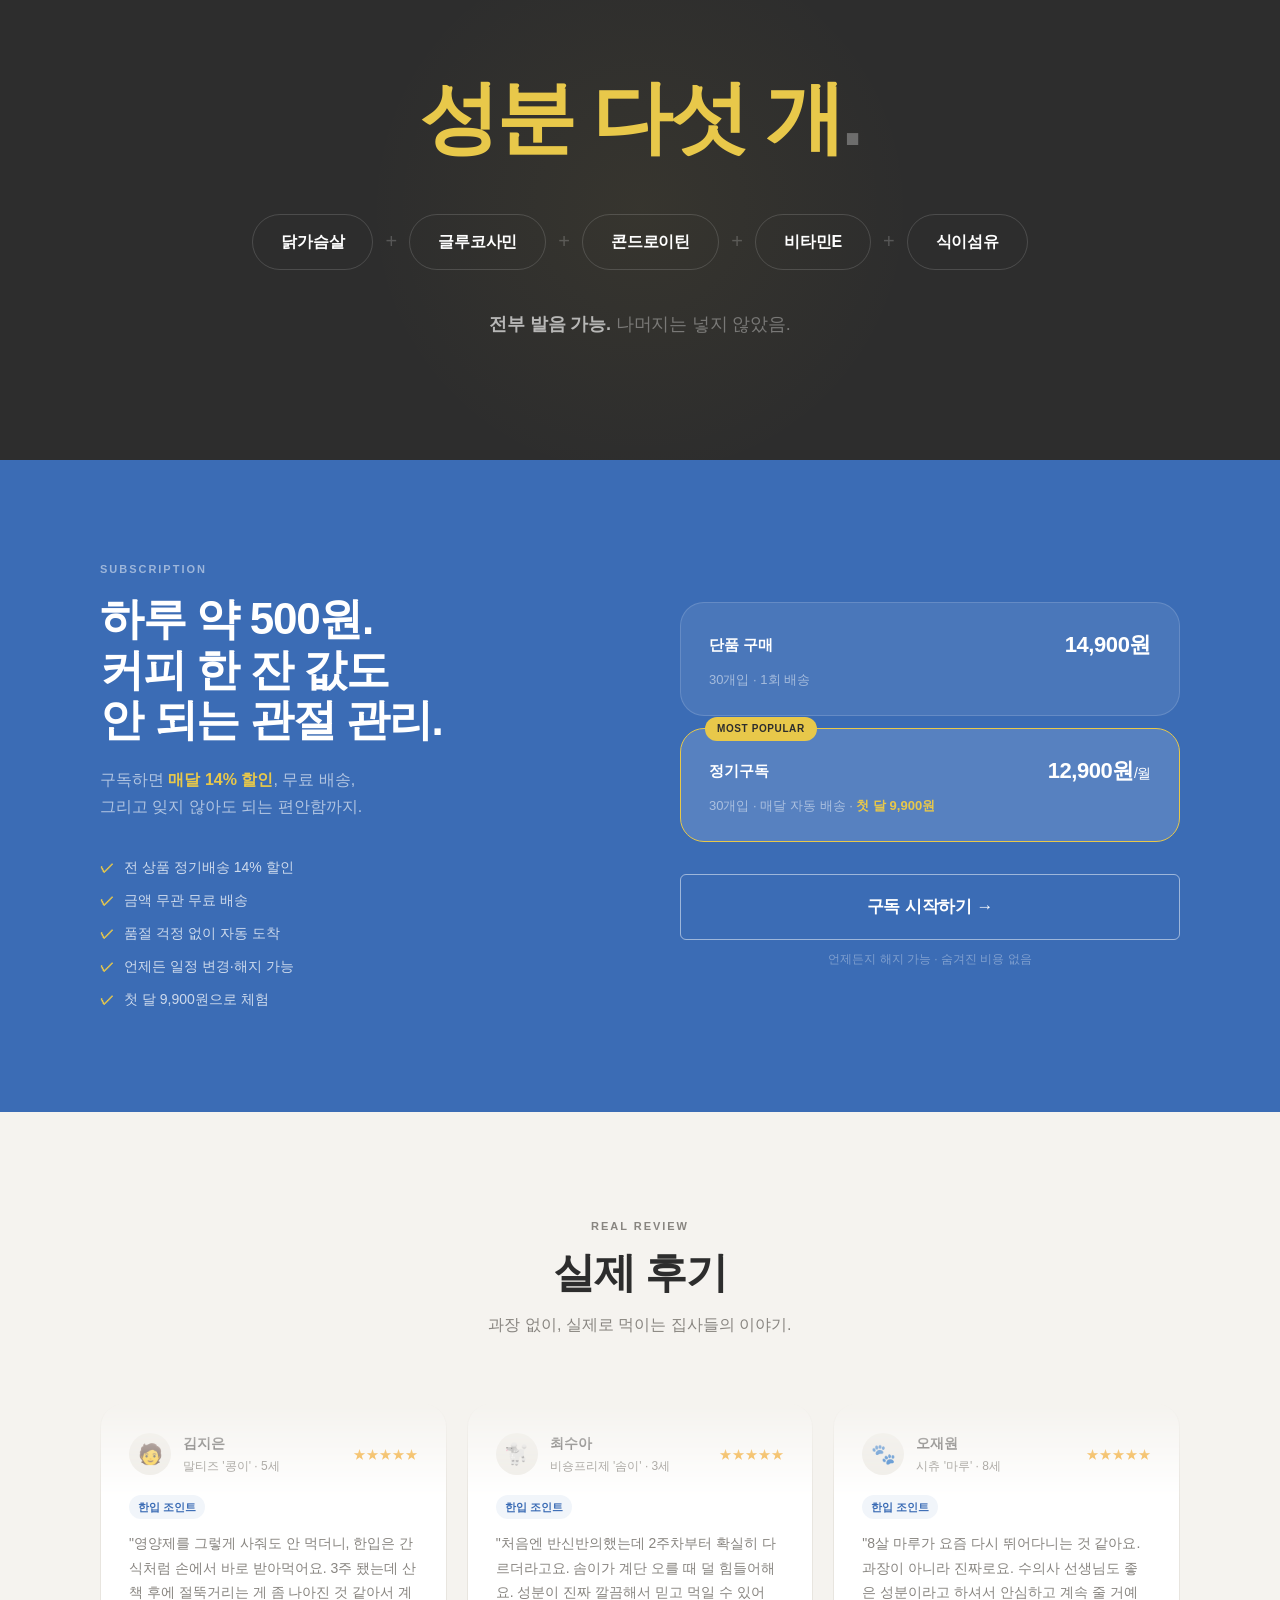
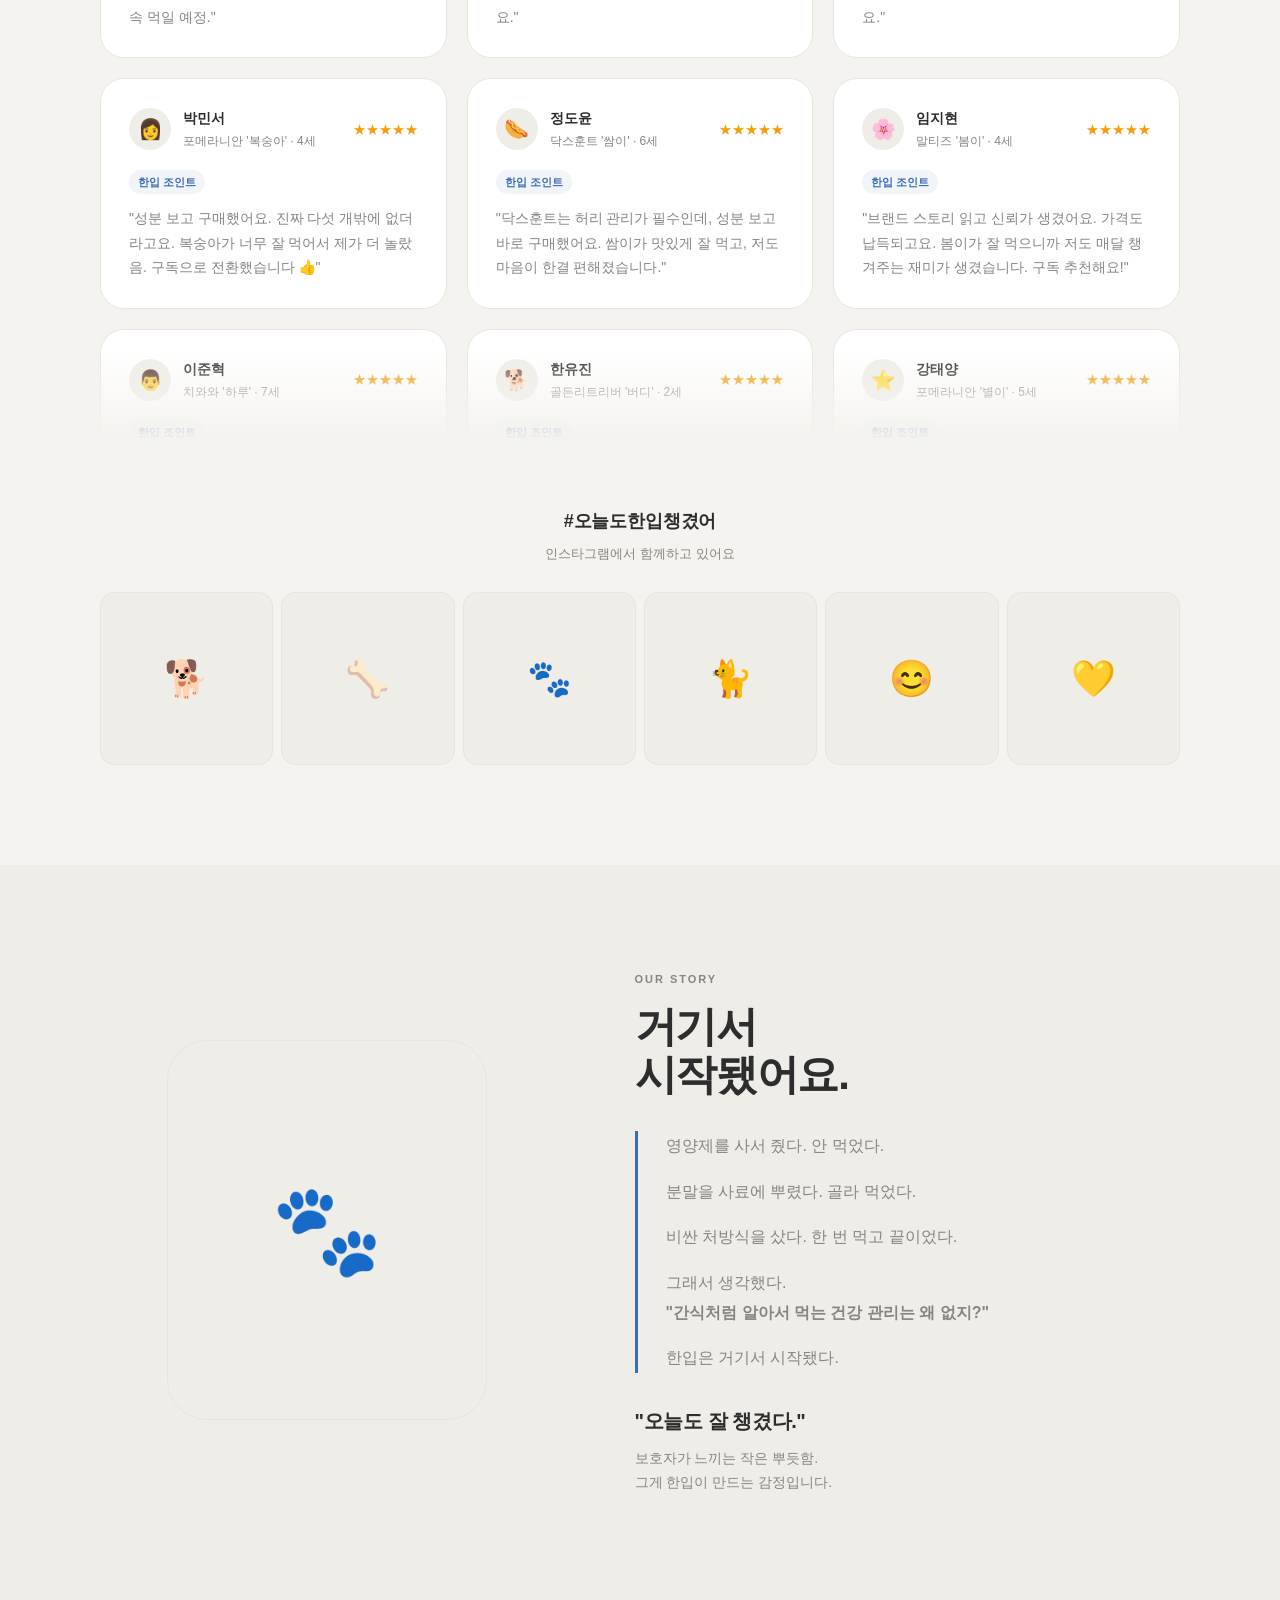
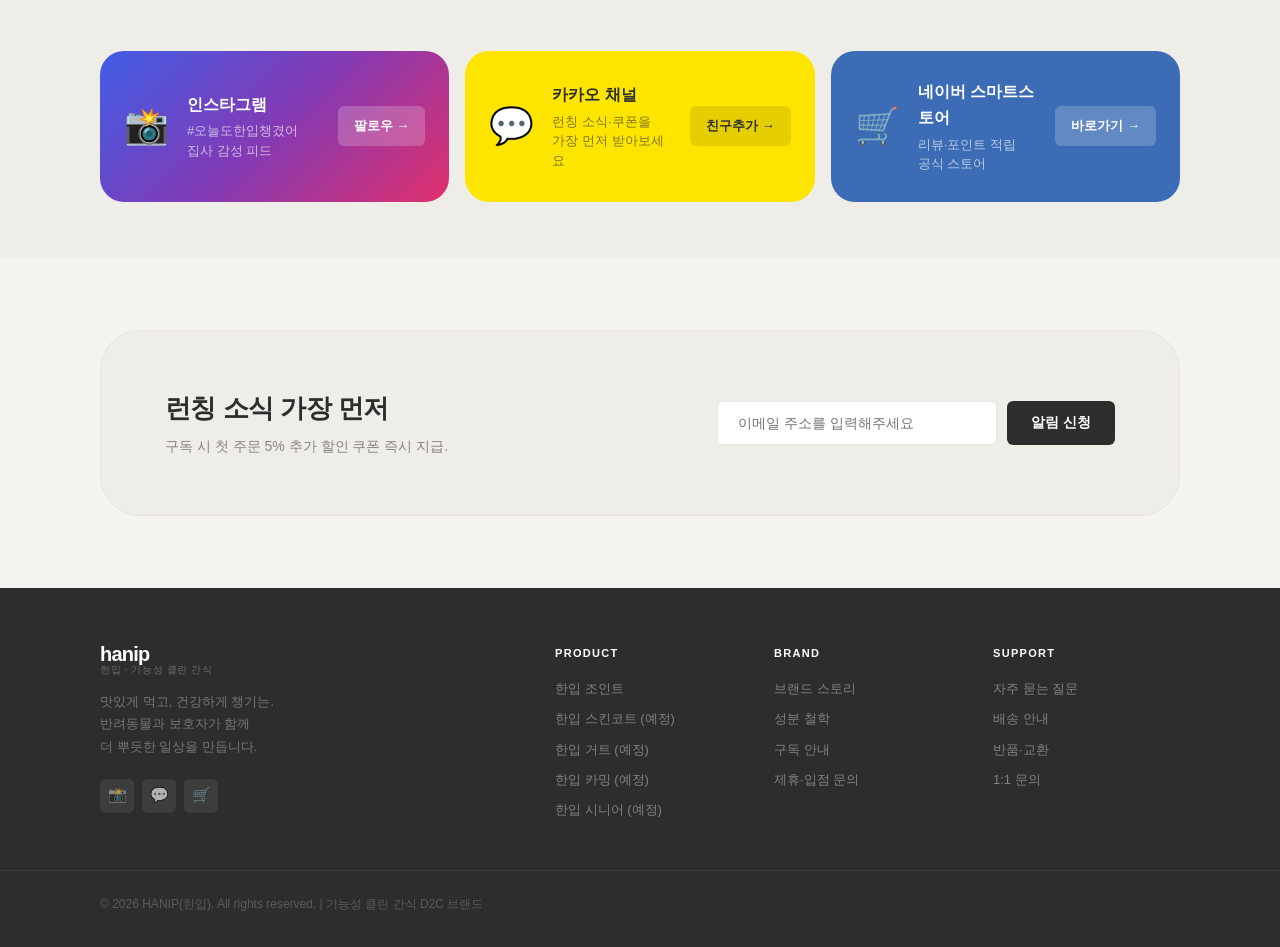
==== commit 79157339: "feat(hanip): 문의 플로팅 버튼 + 모달 폼, 무한 스크롤 후기 컬럼 추가 - 우하단 플로팅 '문의하기' 버튼으로 사이트 이탈 없이 문의 가능 - 이름·이메일·문의 유형·" ====
--- a/index-v4.html
+++ b/index-v4.html
@@ -346,51 +346,125 @@
         <p class="section-desc centered">과장 없이, 실제로 먹이는 집사들의 이야기.</p>
       </div>
 
-      <div class="review-grid">
-        <div class="review-card fade-up">
-          <div class="review-top">
-            <div class="reviewer-avatar">🧑</div>
-            <div>
-              <p class="reviewer-name">김지은</p>
-              <p class="reviewer-pet">말티즈 '콩이' · 5세</p>
-            </div>
-            <span class="review-stars">★★★★★</span>
-          </div>
-          <span class="review-product">한입 조인트</span>
-          <p class="review-body">
-            "영양제를 그렇게 사줘도 안 먹더니, 한입은 간식처럼 손에서 바로 받아먹어요.
-            3주 됐는데 산책 후에 절뚝거리는 게 좀 나아진 것 같아서 계속 먹일 예정."
-          </p>
-        </div>
-        <div class="review-card fade-up" style="transition-delay:0.1s">
-          <div class="review-top">
-            <div class="reviewer-avatar">👩</div>
-            <div>
-              <p class="reviewer-name">박민서</p>
-              <p class="reviewer-pet">포메라니안 '복숭아' · 4세</p>
-            </div>
-            <span class="review-stars">★★★★★</span>
-          </div>
-          <span class="review-product">한입 조인트</span>
-          <p class="review-body">
-            "성분 보고 구매했어요. 진짜 다섯 개밖에 없더라고요.
-            복숭아가 너무 잘 먹어서 제가 더 놀랐음. 구독으로 전환했습니다 👍"
-          </p>
-        </div>
-        <div class="review-card fade-up" style="transition-delay:0.2s">
-          <div class="review-top">
-            <div class="reviewer-avatar">👨</div>
-            <div>
-              <p class="reviewer-name">이준혁</p>
-              <p class="reviewer-pet">치와와 '하루' · 7세</p>
-            </div>
-            <span class="review-stars">★★★★★</span>
-          </div>
-          <span class="review-product">한입 조인트</span>
-          <p class="review-body">
-            "노령견이라 관절이 걱정됐는데 하루가 엄청 좋아해요.
-            하루 한입씩 주는 루틴 생겼음. 구독 신청했고 다음 달도 기다려집니다."
-          </p>
+      <div class="testimonial-columns">
+        <!-- 컬럼 1 -->
+        <div class="tcol tcol-1">
+          <div class="review-card">
+            <div class="review-top">
+              <div class="reviewer-avatar">🧑</div>
+              <div>
+                <p class="reviewer-name">김지은</p>
+                <p class="reviewer-pet">말티즈 '콩이' · 5세</p>
+              </div>
+              <span class="review-stars">★★★★★</span>
+            </div>
+            <span class="review-product">한입 조인트</span>
+            <p class="review-body">"영양제를 그렇게 사줘도 안 먹더니, 한입은 간식처럼 손에서 바로 받아먹어요. 3주 됐는데 산책 후에 절뚝거리는 게 좀 나아진 것 같아서 계속 먹일 예정."</p>
+          </div>
+          <div class="review-card">
+            <div class="review-top">
+              <div class="reviewer-avatar">👩</div>
+              <div>
+                <p class="reviewer-name">박민서</p>
+                <p class="reviewer-pet">포메라니안 '복숭아' · 4세</p>
+              </div>
+              <span class="review-stars">★★★★★</span>
+            </div>
+            <span class="review-product">한입 조인트</span>
+            <p class="review-body">"성분 보고 구매했어요. 진짜 다섯 개밖에 없더라고요. 복숭아가 너무 잘 먹어서 제가 더 놀랐음. 구독으로 전환했습니다 👍"</p>
+          </div>
+          <div class="review-card">
+            <div class="review-top">
+              <div class="reviewer-avatar">👨</div>
+              <div>
+                <p class="reviewer-name">이준혁</p>
+                <p class="reviewer-pet">치와와 '하루' · 7세</p>
+              </div>
+              <span class="review-stars">★★★★★</span>
+            </div>
+            <span class="review-product">한입 조인트</span>
+            <p class="review-body">"노령견이라 관절이 걱정됐는데 하루가 엄청 좋아해요. 하루 한입씩 주는 루틴 생겼음. 구독 신청했고 다음 달도 기다려집니다."</p>
+          </div>
+        </div>
+
+        <!-- 컬럼 2 -->
+        <div class="tcol tcol-2">
+          <div class="review-card">
+            <div class="review-top">
+              <div class="reviewer-avatar">🐩</div>
+              <div>
+                <p class="reviewer-name">최수아</p>
+                <p class="reviewer-pet">비숑프리제 '솜이' · 3세</p>
+              </div>
+              <span class="review-stars">★★★★★</span>
+            </div>
+            <span class="review-product">한입 조인트</span>
+            <p class="review-body">"처음엔 반신반의했는데 2주차부터 확실히 다르더라고요. 솜이가 계단 오를 때 덜 힘들어해요. 성분이 진짜 깔끔해서 믿고 먹일 수 있어요."</p>
+          </div>
+          <div class="review-card">
+            <div class="review-top">
+              <div class="reviewer-avatar">🌭</div>
+              <div>
+                <p class="reviewer-name">정도윤</p>
+                <p class="reviewer-pet">닥스훈트 '쌈이' · 6세</p>
+              </div>
+              <span class="review-stars">★★★★★</span>
+            </div>
+            <span class="review-product">한입 조인트</span>
+            <p class="review-body">"닥스훈트는 허리 관리가 필수인데, 성분 보고 바로 구매했어요. 쌈이가 맛있게 잘 먹고, 저도 마음이 한결 편해졌습니다."</p>
+          </div>
+          <div class="review-card">
+            <div class="review-top">
+              <div class="reviewer-avatar">🐕</div>
+              <div>
+                <p class="reviewer-name">한유진</p>
+                <p class="reviewer-pet">골든리트리버 '버디' · 2세</p>
+              </div>
+              <span class="review-stars">★★★★★</span>
+            </div>
+            <span class="review-product">한입 조인트</span>
+            <p class="review-body">"대형견이라 간식도 성분 따지게 돼요. 한입은 불필요한 게 없어서 좋아요. 버디가 간식 타임을 기다리는 표정이 달라졌어요 🐾"</p>
+          </div>
+        </div>
+
+        <!-- 컬럼 3 -->
+        <div class="tcol tcol-3">
+          <div class="review-card">
+            <div class="review-top">
+              <div class="reviewer-avatar">🐾</div>
+              <div>
+                <p class="reviewer-name">오재원</p>
+                <p class="reviewer-pet">시츄 '마루' · 8세</p>
+              </div>
+              <span class="review-stars">★★★★★</span>
+            </div>
+            <span class="review-product">한입 조인트</span>
+            <p class="review-body">"8살 마루가 요즘 다시 뛰어다니는 것 같아요. 과장이 아니라 진짜로요. 수의사 선생님도 좋은 성분이라고 하셔서 안심하고 계속 줄 거예요."</p>
+          </div>
+          <div class="review-card">
+            <div class="review-top">
+              <div class="reviewer-avatar">🌸</div>
+              <div>
+                <p class="reviewer-name">임지현</p>
+                <p class="reviewer-pet">말티즈 '봄이' · 4세</p>
+              </div>
+              <span class="review-stars">★★★★★</span>
+            </div>
+            <span class="review-product">한입 조인트</span>
+            <p class="review-body">"브랜드 스토리 읽고 신뢰가 생겼어요. 가격도 납득되고요. 봄이가 잘 먹으니까 저도 매달 챙겨주는 재미가 생겼습니다. 구독 추천해요!"</p>
+          </div>
+          <div class="review-card">
+            <div class="review-top">
+              <div class="reviewer-avatar">⭐</div>
+              <div>
+                <p class="reviewer-name">강태양</p>
+                <p class="reviewer-pet">포메라니안 '별이' · 5세</p>
+              </div>
+              <span class="review-stars">★★★★★</span>
+            </div>
+            <span class="review-product">한입 조인트</span>
+            <p class="review-body">"SNS에서 보고 반신반의했는데 직접 써보니 달라요. 별이가 먹자마자 뛰어오는 거 보면 진짜 맛있나봐요. 성분도 깔끔하고 재구매 확정입니다."</p>
+          </div>
         </div>
       </div>
 
@@ -533,6 +607,52 @@
     </div>
   </footer>
 
+  <!-- 플로팅 문의 버튼 -->
+  <button class="fab-contact" id="fabContact" aria-label="문의하기">문의하기</button>
+
+  <!-- 문의 모달 -->
+  <div class="modal-overlay" id="contactOverlay" role="dialog" aria-modal="true" aria-labelledby="contactTitle">
+    <div class="modal-box" id="contactBox">
+      <button class="modal-close" id="contactClose" aria-label="닫기">✕</button>
+
+      <h2 class="modal-title" id="contactTitle">문의하기</h2>
+      <p class="modal-desc">궁금한 점을 남겨주시면 빠르게 답변드릴게요.</p>
+
+      <form class="contact-form" id="contactForm" novalidate>
+        <div class="form-group">
+          <label for="contactName">이름</label>
+          <input type="text" id="contactName" placeholder="홍길동" required />
+        </div>
+        <div class="form-group">
+          <label for="contactEmail">이메일</label>
+          <input type="email" id="contactEmail" placeholder="hello@example.com" required />
+        </div>
+        <div class="form-group">
+          <label for="contactType">문의 유형</label>
+          <select id="contactType" required>
+            <option value="" disabled selected>선택해주세요</option>
+            <option value="product">제품 문의</option>
+            <option value="subscribe">구독 문의</option>
+            <option value="purchase">구매 문의</option>
+            <option value="other">기타</option>
+          </select>
+        </div>
+        <div class="form-group">
+          <label for="contactMessage">문의 내용</label>
+          <textarea id="contactMessage" rows="4" placeholder="자유롭게 작성해주세요." required></textarea>
+        </div>
+        <button type="submit" class="btn btn-primary btn-lg contact-submit">보내기</button>
+      </form>
+
+      <div class="contact-success" id="contactSuccess" hidden>
+        <div class="success-icon">✓</div>
+        <h3>문의가 접수되었어요</h3>
+        <p>확인 후 빠르게 답변드릴게요.</p>
+        <button class="btn btn-outline btn-md" id="contactSuccessClose">닫기</button>
+      </div>
+    </div>
+  </div>
+
   <script src="script-v4.js"></script>
 </body>
 </html>
--- a/style-v4.css
+++ b/style-v4.css
@@ -919,12 +919,41 @@
 }
 
 /* ===== [09] 후기 & UGC ===== */
+/* 기존 review-grid (사용 안 함, 유지) */
 .review-grid {
   display: grid;
   grid-template-columns: repeat(3, 1fr);
   gap: 20px;
   margin-bottom: 64px;
 }
+
+/* 무한 스크롤 컬럼 후기 */
+.testimonial-columns {
+  display: flex;
+  gap: 20px;
+  max-height: 640px;
+  overflow: hidden;
+  margin-bottom: 64px;
+  -webkit-mask-image: linear-gradient(to bottom, transparent, black 15%, black 85%, transparent);
+  mask-image: linear-gradient(to bottom, transparent, black 15%, black 85%, transparent);
+}
+.tcol {
+  display: flex;
+  flex-direction: column;
+  gap: 20px;
+  flex: 1;
+  min-width: 0;
+  animation: tcol-scroll 25s linear infinite;
+}
+.tcol-2 { display: none; animation-duration: 32s; }
+.tcol-3 { display: none; animation-duration: 28s; }
+@media (min-width: 768px) { .tcol-2 { display: flex; } }
+@media (min-width: 1024px) { .tcol-3 { display: flex; } }
+@keyframes tcol-scroll {
+  0%   { transform: translateY(0); }
+  100% { transform: translateY(-50%); }
+}
+.tcol .review-card { flex-shrink: 0; }
 .review-card {
   background: #fff;
   border: 1px solid var(--border);
@@ -1279,3 +1308,195 @@
   .footer-links { grid-template-columns: 1fr 1fr; }
   .ingredient-big { font-size: 38px; }
 }
+
+/* ── 플로팅 문의 버튼 ── */
+.fab-contact {
+  position: fixed;
+  bottom: 32px;
+  right: 32px;
+  z-index: 150;
+  display: inline-flex;
+  align-items: center;
+  gap: 6px;
+  padding: 14px 22px;
+  background: var(--line-joint);
+  color: #fff;
+  font-size: 14px;
+  font-weight: 700;
+  border-radius: var(--radius-pill);
+  box-shadow: var(--shadow-md);
+  cursor: pointer;
+  transition: transform var(--ease), box-shadow var(--ease);
+  border: none;
+}
+.fab-contact:hover {
+  transform: translateY(-2px);
+  box-shadow: var(--shadow-lg);
+}
+
+/* ── 모달 오버레이 ── */
+.modal-overlay {
+  display: none;
+  position: fixed;
+  inset: 0;
+  background: rgba(45, 45, 45, 0.5);
+  z-index: 500;
+  align-items: center;
+  justify-content: center;
+  opacity: 0;
+  transition: opacity 0.22s cubic-bezier(0.4, 0, 0.2, 1);
+}
+.modal-overlay.is-open {
+  display: flex;
+  opacity: 1;
+}
+
+/* ── 모달 박스 ── */
+.modal-box {
+  position: relative;
+  background: var(--hw);
+  border-radius: var(--radius-lg);
+  padding: 40px;
+  width: min(480px, 90vw);
+  max-height: 90vh;
+  overflow-y: auto;
+  box-shadow: var(--shadow-lg);
+  transform: translateY(20px);
+  transition: transform 0.3s cubic-bezier(0.4, 0, 0.2, 1);
+}
+.modal-overlay.is-open .modal-box {
+  transform: translateY(0);
+}
+.modal-close {
+  position: absolute;
+  top: 16px;
+  right: 16px;
+  width: 32px;
+  height: 32px;
+  display: flex;
+  align-items: center;
+  justify-content: center;
+  background: none;
+  border: none;
+  font-size: 18px;
+  color: var(--hg);
+  cursor: pointer;
+  border-radius: var(--radius-sm);
+  transition: background var(--ease), color var(--ease);
+}
+.modal-close:hover {
+  background: var(--bg-soft);
+  color: var(--hb);
+}
+.modal-title {
+  font-size: 22px;
+  font-weight: 800;
+  color: var(--hb);
+  margin-bottom: 6px;
+}
+.modal-desc {
+  font-size: 14px;
+  color: var(--hg);
+  margin-bottom: 24px;
+}
+
+/* ── 폼 필드 ── */
+.contact-form {
+  display: flex;
+  flex-direction: column;
+  gap: 16px;
+}
+.form-group {
+  display: flex;
+  flex-direction: column;
+  gap: 6px;
+}
+.form-group label {
+  font-size: 13px;
+  font-weight: 600;
+  color: var(--hb);
+}
+.form-group input,
+.form-group select,
+.form-group textarea {
+  width: 100%;
+  padding: 12px 16px;
+  border: 1.5px solid var(--border);
+  border-radius: var(--radius-sm);
+  font-size: 14px;
+  color: var(--hb);
+  background: #fff;
+  outline: none;
+  transition: border-color var(--ease);
+  font-family: inherit;
+  box-sizing: border-box;
+}
+.form-group input::placeholder,
+.form-group textarea::placeholder {
+  color: var(--hg-light);
+}
+.form-group input:focus,
+.form-group select:focus,
+.form-group textarea:focus {
+  border-color: var(--line-joint);
+}
+.form-group textarea {
+  resize: vertical;
+  min-height: 100px;
+}
+.contact-submit {
+  margin-top: 4px;
+  width: 100%;
+  justify-content: center;
+}
+
+/* ── 성공 화면 ── */
+.contact-success {
+  display: flex;
+  flex-direction: column;
+  align-items: center;
+  text-align: center;
+  padding: 20px 0 8px;
+  gap: 12px;
+}
+.success-icon {
+  width: 56px;
+  height: 56px;
+  border-radius: 50%;
+  background: rgba(6, 95, 70, 0.1);
+  color: var(--success);
+  font-size: 24px;
+  font-weight: 700;
+  display: flex;
+  align-items: center;
+  justify-content: center;
+}
+.contact-success h3 {
+  font-size: 20px;
+  font-weight: 800;
+  color: var(--hb);
+}
+.contact-success p {
+  font-size: 14px;
+  color: var(--hg);
+}
+
+/* ── 반응형 (480px 이하: 하단 sheet) ── */
+@media (max-width: 480px) {
+  .fab-contact {
+    bottom: 20px;
+    right: 16px;
+  }
+  .modal-overlay {
+    align-items: flex-end;
+  }
+  .modal-box {
+    width: 100%;
+    border-radius: var(--radius-lg) var(--radius-lg) 0 0;
+    max-height: 90vh;
+    transform: translateY(40px);
+  }
+  .modal-overlay.is-open .modal-box {
+    transform: translateY(0);
+  }
+}
